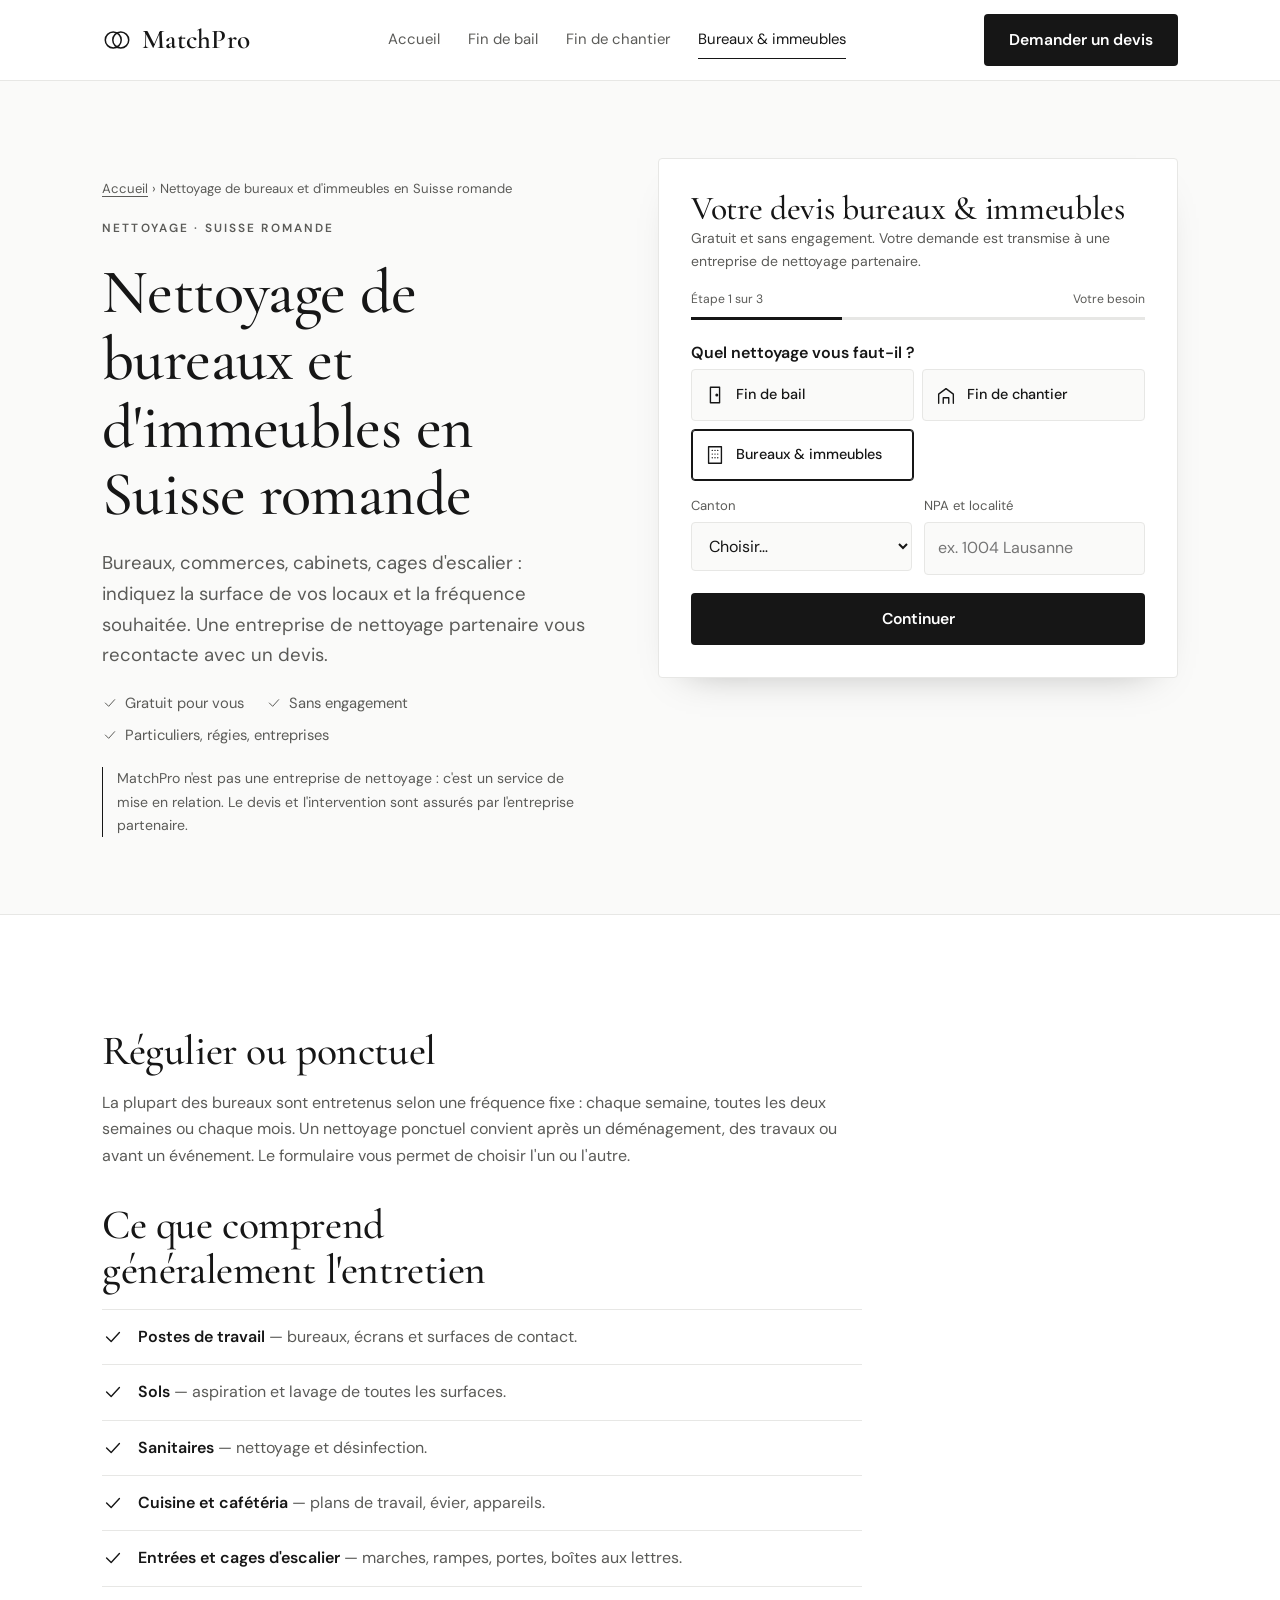
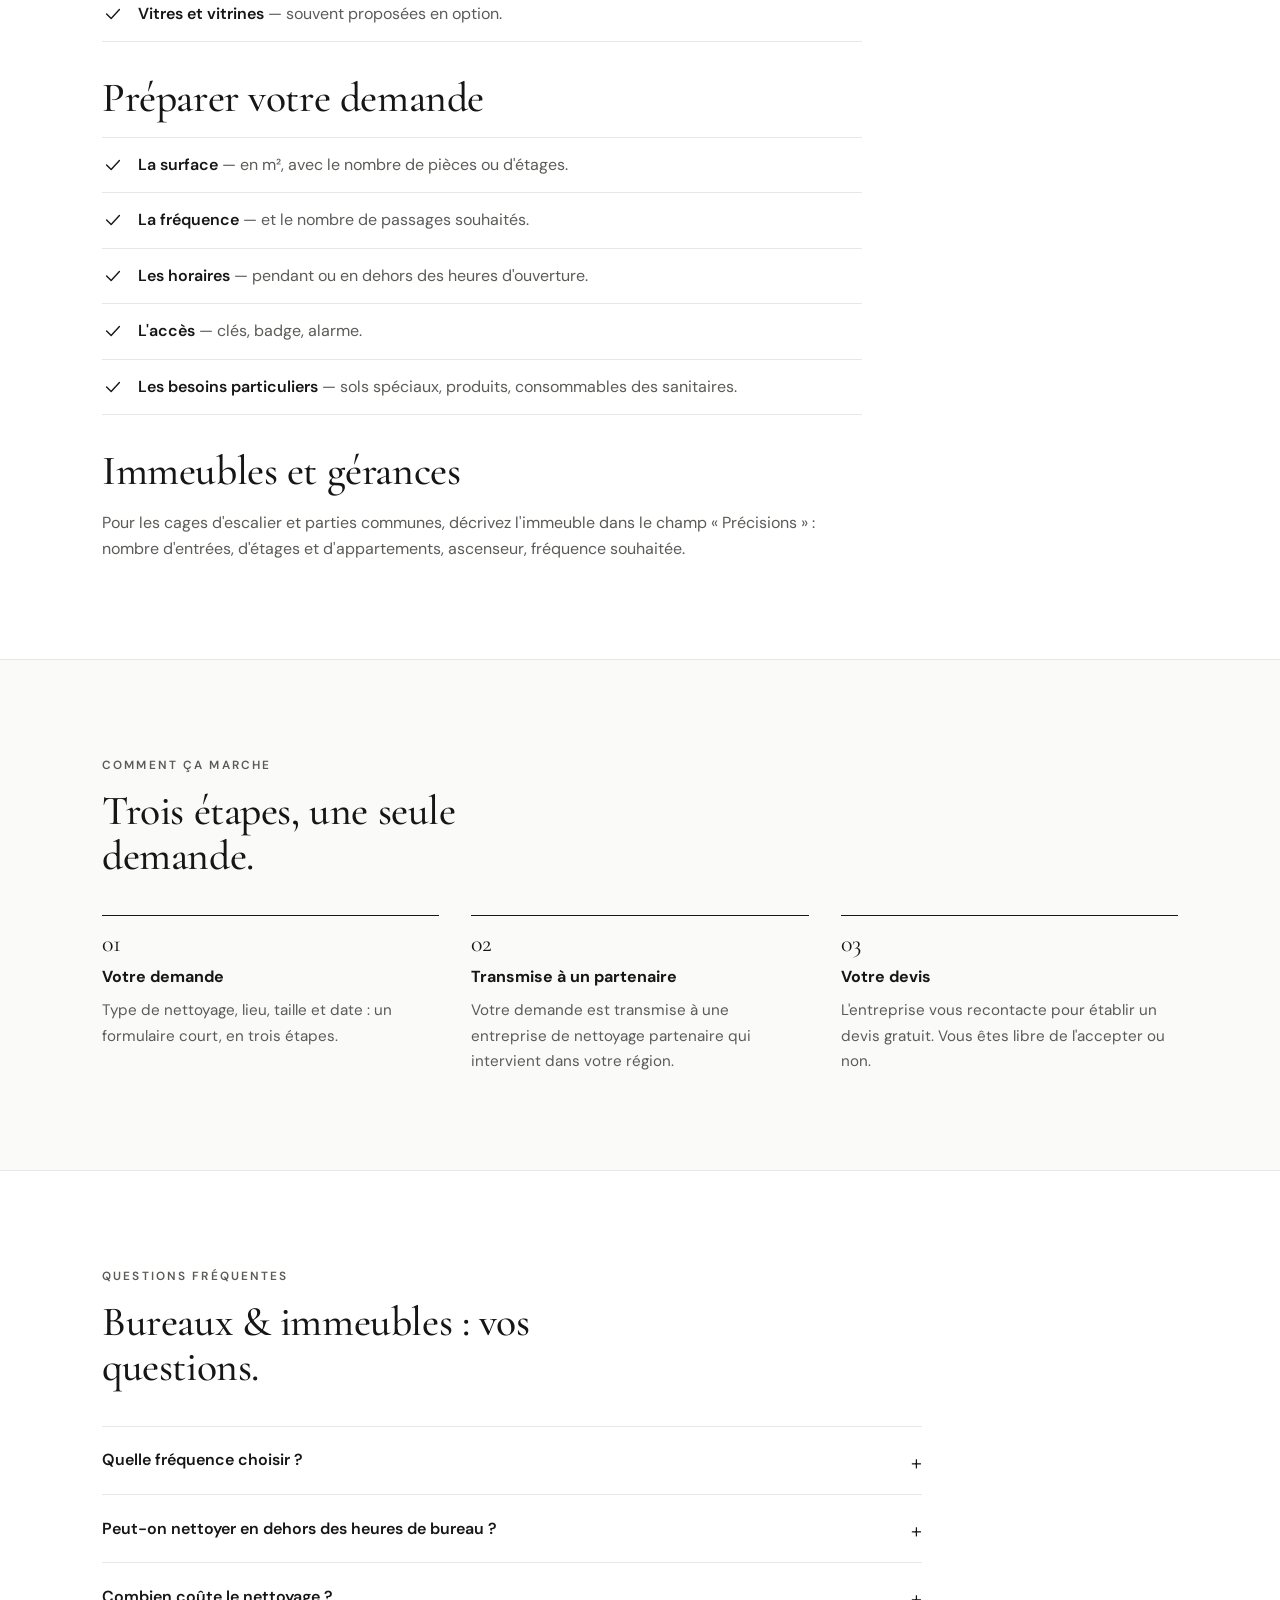
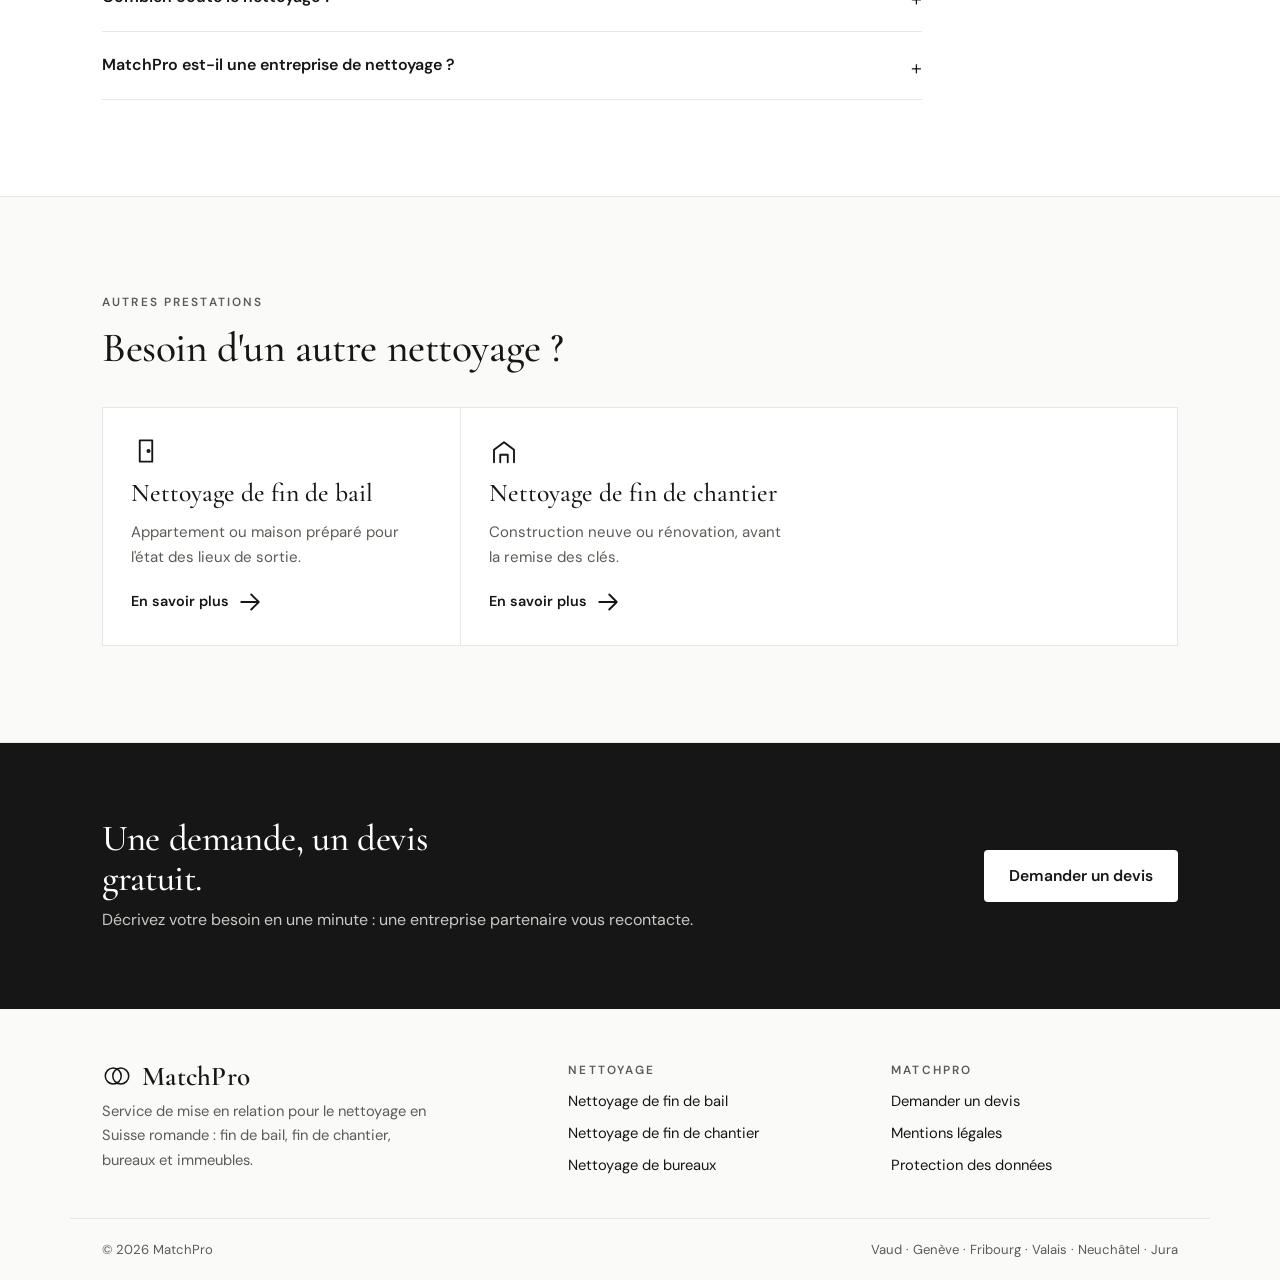
==== site/nettoyage-bureaux/index.html @ 4e83b018 "Remplace l'ancienne copie du site ERGIA par le site MatchPro Site de mise en relation pour le nettoy" ====
<!DOCTYPE html>
<html lang="fr-CH">
<head>
<meta charset="utf-8">
<meta name="viewport" content="width=device-width, initial-scale=1, viewport-fit=cover">
<title>Nettoyage de bureaux et d'immeubles en Suisse romande | MatchPro</title>
<meta name="description" content="Nettoyage régulier ou ponctuel de bureaux, commerces et cages d'escalier en Suisse romande. Indiquez la surface et la fréquence souhaitée : devis gratuit et sans engagement.">
<link rel="canonical" href="https://matchpro.ch/nettoyage-bureaux/">
<meta name="theme-color" content="#FFFFFF">
<meta name="color-scheme" content="light">
<!-- Domaine : https://matchpro.ch est provisoire. S'il change, rechercher-remplacer https://matchpro.ch dans tout le dossier site/. -->
<meta property="og:type" content="website">
<meta property="og:site_name" content="MatchPro">
<meta property="og:locale" content="fr_CH">
<meta property="og:title" content="Nettoyage de bureaux et d'immeubles en Suisse romande | MatchPro">
<meta property="og:description" content="Nettoyage régulier ou ponctuel de bureaux, commerces et cages d'escalier en Suisse romande. Indiquez la surface et la fréquence souhaitée : devis gratuit et sans engagement.">
<meta property="og:url" content="https://matchpro.ch/nettoyage-bureaux/">
<meta property="og:image" content="https://matchpro.ch/matchpro-partage.png">
<meta property="og:image:width" content="1200">
<meta property="og:image:height" content="630">
<meta name="twitter:card" content="summary_large_image">
<script type="application/ld+json">
{
 "@context": "https://schema.org",
 "@type": "BreadcrumbList",
 "itemListElement": [
  {
   "@type": "ListItem",
   "position": 1,
   "name": "Accueil",
   "item": "https://matchpro.ch/"
  },
  {
   "@type": "ListItem",
   "position": 2,
   "name": "Nettoyage de bureaux et d'immeubles en Suisse romande",
   "item": "https://matchpro.ch/nettoyage-bureaux/"
  }
 ]
}
</script>
<meta name="format-detection" content="telephone=no">
<link rel="icon" type="image/svg+xml" href="data:image/svg+xml,%3Csvg xmlns='http://www.w3.org/2000/svg' viewBox='0 0 32 32'%3E%3Crect width='32' height='32' rx='6' fill='%23161616'/%3E%3Ccircle cx='12.5' cy='16' r='6.5' fill='none' stroke='white' stroke-width='1.8'/%3E%3Ccircle cx='19.5' cy='16' r='6.5' fill='none' stroke='white' stroke-width='1.8'/%3E%3C/svg%3E">
<link rel="preconnect" href="https://fonts.googleapis.com">
<link rel="preconnect" href="https://fonts.gstatic.com" crossorigin>
<link href="https://fonts.googleapis.com/css2?family=Cormorant+Garamond:wght@500;600&amp;family=DM+Sans:opsz,wght@9..40,400;9..40,500;9..40,600&amp;display=swap" rel="stylesheet">
<link rel="stylesheet" href="../assets/matchpro.css">
</head>
<body>
<div class="demo-banner" id="demoBanner">Mode démo : le formulaire n'est pas branché, les demandes ne sont enregistrées nulle part.</div>
<header class="site-header">
<div class="wrap header-row">
<a class="brand" href="../" aria-label="MatchPro, accueil"><svg class="brand-mark" viewBox="0 0 32 32" aria-hidden="true"><circle cx="12" cy="16" r="8.5"/><circle cx="20" cy="16" r="8.5"/></svg><span class="wordmark">MatchPro</span></a>
<nav class="main-nav" aria-label="Navigation principale">
<a href="../">Accueil</a>
<a href="../nettoyage-fin-de-bail/">Fin de bail</a>
<a href="../nettoyage-fin-de-chantier/">Fin de chantier</a>
<a href="../nettoyage-bureaux/" aria-current="page">Bureaux &amp; immeubles</a>
</nav>
<a class="btn btn-primary header-cta" href="#devis">Demander un devis</a>
<button type="button" class="menu-btn" id="menuBtn" aria-expanded="false" aria-controls="mobileMenu" aria-label="Ouvrir le menu"><svg class="ico" viewBox="0 0 24 24" aria-hidden="true"><path d="M4 7h16M4 12h16M4 17h16"/></svg></button>
</div>
<nav class="mobile-menu" id="mobileMenu" aria-label="Menu mobile">
<a href="../">Accueil</a>
<a href="../nettoyage-fin-de-bail/">Fin de bail</a>
<a href="../nettoyage-fin-de-chantier/">Fin de chantier</a>
<a href="../nettoyage-bureaux/" aria-current="page">Bureaux &amp; immeubles</a>
<a class="btn btn-primary" href="#devis">Demander un devis</a>
</nav>
</header>

<main>
<section class="hero">
<div class="wrap hero-grid">
<div class="hero-copy">
<nav class="crumb" aria-label="Fil d'Ariane"><a href="../">Accueil</a> › <span>Nettoyage de bureaux et d'immeubles en Suisse romande</span></nav>
<span class="eyebrow">Nettoyage · Suisse romande</span>
<h1>Nettoyage de bureaux et d'immeubles en Suisse romande</h1>
<p class="lead">Bureaux, commerces, cabinets, cages d'escalier : indiquez la surface de vos locaux et la fréquence souhaitée. Une entreprise de nettoyage partenaire vous recontacte avec un devis.</p>
<ul class="ticks"><li><svg class="ico ico-sm" viewBox="0 0 24 24" aria-hidden="true"><path d="M5 12l5 5 9-10"/></svg>Gratuit pour vous</li><li><svg class="ico ico-sm" viewBox="0 0 24 24" aria-hidden="true"><path d="M5 12l5 5 9-10"/></svg>Sans engagement</li><li><svg class="ico ico-sm" viewBox="0 0 24 24" aria-hidden="true"><path d="M5 12l5 5 9-10"/></svg>Particuliers, régies, entreprises</li></ul>
<p class="note-line">MatchPro n'est pas une entreprise de nettoyage : c'est un service de mise en relation. Le devis et l'intervention sont assurés par l'entreprise partenaire.</p>
</div>
<div class="form-card" id="devis">
<div id="formPane">
<h2 class="form-title">Votre devis bureaux &amp; immeubles</h2>
<p class="muted small">Gratuit et sans engagement. Votre demande est transmise à une entreprise de nettoyage partenaire.</p>
<div class="progress" aria-hidden="true"><div class="progress-label"><span id="stepLabel">Étape 1 sur 3</span><span id="stepName">Votre besoin</span></div><div class="progress-bar"><span id="progressFill"></span></div></div>
<noscript><p class="noscript-note">Le formulaire a besoin de JavaScript. Activez-le dans votre navigateur pour envoyer votre demande.</p></noscript>
<form id="leadForm" novalidate data-service="bureaux">
<fieldset class="pane" data-step="1">
<legend class="q">Quel nettoyage vous faut-il ?</legend>
<div class="tiles"><div class="tile"><input type="radio" id="s-fin-de-bail" name="service" value="fin-de-bail" required><label for="s-fin-de-bail"><svg class="ico" viewBox="0 0 24 24" aria-hidden="true"><path d="M7 3.5h10v17H7z"/><circle cx="14" cy="12" r=".9"/></svg>Fin de bail</label></div><div class="tile"><input type="radio" id="s-chantier" name="service" value="chantier"><label for="s-chantier"><svg class="ico" viewBox="0 0 24 24" aria-hidden="true"><path d="M4 21V11l8-6 8 6v10"/><path d="M9 21v-6h6v6"/></svg>Fin de chantier</label></div><div class="tile"><input type="radio" id="s-bureaux" name="service" value="bureaux"><label for="s-bureaux"><svg class="ico" viewBox="0 0 24 24" aria-hidden="true"><rect x="5" y="3" width="14" height="18"/><path d="M9 7h.01M12 7h.01M15 7h.01M9 11h.01M12 11h.01M15 11h.01M9 15h.01M12 15h.01M15 15h.01"/></svg>Bureaux &amp; immeubles</label></div></div>
<div class="row-2">
<div class="field"><label for="canton">Canton</label><select id="canton" name="canton" required><option value="" disabled selected>Choisir…</option><option value="VD">Vaud</option><option value="GE">Genève</option><option value="FR">Fribourg</option><option value="VS">Valais</option><option value="NE">Neuchâtel</option><option value="JU">Jura</option></select></div>
<div class="field"><label for="localite">NPA et localité</label><input type="text" id="localite" name="localite" placeholder="ex. 1004 Lausanne" autocomplete="postal-code" required></div>
</div>
<div class="nav-btns"><button type="button" class="btn btn-primary" data-next>Continuer</button></div>
</fieldset>
<fieldset class="pane" data-step="2" hidden>
<legend class="q">Quelques détails pour un devis juste</legend>
<div id="detailFields" class="stack"></div>
<div class="field"><span class="field-label">Vous êtes</span>
<div class="tiles">
<div class="tile"><input type="radio" id="p1" name="profil" value="particulier" required><label for="p1">Particulier</label></div>
<div class="tile"><input type="radio" id="p2" name="profil" value="regie"><label for="p2">Régie / gérance</label></div>
<div class="tile"><input type="radio" id="p3" name="profil" value="entreprise"><label for="p3">Entreprise / commerce</label></div>
<div class="tile"><input type="radio" id="p4" name="profil" value="pro-batiment"><label for="p4">Architecte / entrepreneur</label></div>
</div></div>
<div class="field"><label for="commentaire">Précisions <span class="muted">(facultatif)</span></label><textarea id="commentaire" name="commentaire" placeholder="Accès, étage, état des lieux, type de sol…"></textarea></div>
<div class="nav-btns"><button type="button" class="btn btn-outline" data-prev>Retour</button><button type="button" class="btn btn-primary" data-next>Continuer</button></div>
</fieldset>
<fieldset class="pane" data-step="3" hidden>
<legend class="q">Où l'entreprise peut-elle vous joindre ?</legend>
<div class="field"><label for="nom">Prénom et nom</label><input type="text" id="nom" name="nom" autocomplete="name" required></div>
<div class="field"><label for="tel">Téléphone</label><input type="tel" id="tel" name="tel" placeholder="079 000 00 00" autocomplete="tel" inputmode="tel" required></div>
<div class="field"><label for="email">E-mail <span class="muted">(facultatif)</span></label><input type="email" id="email" name="email" autocomplete="email"></div>
<div class="hp" aria-hidden="true"><label for="website">Ne pas remplir</label><input type="text" id="website" name="website" tabindex="-1" autocomplete="off"></div>
<label class="consent"><input type="checkbox" id="consent" name="consent" value="oui" required><span>J'accepte que MatchPro transmette ma demande et mes coordonnées à une entreprise de nettoyage partenaire, uniquement pour établir un devis. <a href="../mentions-legales/" target="_blank" rel="noopener">Protection des données</a></span></label>
<div class="form-error" id="formError"></div>
<div class="nav-btns"><button type="button" class="btn btn-outline" data-prev>Retour</button><button type="submit" class="btn btn-primary" id="submitBtn">Recevoir mon devis</button></div>
</fieldset>
</form>
</div>
<div class="success" id="successPane" role="status" aria-live="polite">
<div class="success-check">✓</div>
<h2 class="form-title">Demande bien reçue</h2>
<p class="muted" id="successText">Votre demande est transmise à une entreprise de nettoyage partenaire.</p>
<ol><li>Gardez votre téléphone à portée : l'entreprise vous appelle pour préciser votre besoin.</li><li>Préparez 2 à 3 photos des lieux : elles permettent souvent un devis sans visite.</li><li>Le devis est gratuit, vous êtes libre de ne pas donner suite.</li></ol>
</div>
</div>
</div>
</section>

<section class="sec">
<div class="wrap stack-lg">
<div class="prose">
<h2>Régulier ou ponctuel</h2>
<p>La plupart des bureaux sont entretenus selon une fréquence fixe : chaque semaine, toutes les deux semaines ou chaque mois. Un nettoyage ponctuel convient après un déménagement, des travaux ou avant un événement. Le formulaire vous permet de choisir l'un ou l'autre.</p>
<h2>Ce que comprend généralement l'entretien</h2>
<ul class="list"><li><svg class="ico" viewBox="0 0 24 24" aria-hidden="true"><path d="M5 12l5 5 9-10"/></svg><span><strong>Postes de travail</strong> — bureaux, écrans et surfaces de contact.</span></li><li><svg class="ico" viewBox="0 0 24 24" aria-hidden="true"><path d="M5 12l5 5 9-10"/></svg><span><strong>Sols</strong> — aspiration et lavage de toutes les surfaces.</span></li><li><svg class="ico" viewBox="0 0 24 24" aria-hidden="true"><path d="M5 12l5 5 9-10"/></svg><span><strong>Sanitaires</strong> — nettoyage et désinfection.</span></li><li><svg class="ico" viewBox="0 0 24 24" aria-hidden="true"><path d="M5 12l5 5 9-10"/></svg><span><strong>Cuisine et cafétéria</strong> — plans de travail, évier, appareils.</span></li><li><svg class="ico" viewBox="0 0 24 24" aria-hidden="true"><path d="M5 12l5 5 9-10"/></svg><span><strong>Entrées et cages d'escalier</strong> — marches, rampes, portes, boîtes aux lettres.</span></li><li><svg class="ico" viewBox="0 0 24 24" aria-hidden="true"><path d="M5 12l5 5 9-10"/></svg><span><strong>Vitres et vitrines</strong> — souvent proposées en option.</span></li></ul>
<h2>Préparer votre demande</h2>
<ul class="list"><li><svg class="ico" viewBox="0 0 24 24" aria-hidden="true"><path d="M5 12l5 5 9-10"/></svg><span><strong>La surface</strong> — en m², avec le nombre de pièces ou d'étages.</span></li><li><svg class="ico" viewBox="0 0 24 24" aria-hidden="true"><path d="M5 12l5 5 9-10"/></svg><span><strong>La fréquence</strong> — et le nombre de passages souhaités.</span></li><li><svg class="ico" viewBox="0 0 24 24" aria-hidden="true"><path d="M5 12l5 5 9-10"/></svg><span><strong>Les horaires</strong> — pendant ou en dehors des heures d'ouverture.</span></li><li><svg class="ico" viewBox="0 0 24 24" aria-hidden="true"><path d="M5 12l5 5 9-10"/></svg><span><strong>L'accès</strong> — clés, badge, alarme.</span></li><li><svg class="ico" viewBox="0 0 24 24" aria-hidden="true"><path d="M5 12l5 5 9-10"/></svg><span><strong>Les besoins particuliers</strong> — sols spéciaux, produits, consommables des sanitaires.</span></li></ul>
<h2>Immeubles et gérances</h2>
<p>Pour les cages d'escalier et parties communes, décrivez l'immeuble dans le champ « Précisions » : nombre d'entrées, d'étages et d'appartements, ascenseur, fréquence souhaitée.</p>
</div>
</div>
</section>

<section class="sec alt">
<div class="wrap stack-lg">
<div class="stack"><span class="eyebrow">Comment ça marche</span><h2>Trois étapes, une seule demande.</h2></div>
<ol class="steps">
<li><strong>Votre demande</strong><span>Type de nettoyage, lieu, taille et date : un formulaire court, en trois étapes.</span></li>
<li><strong>Transmise à un partenaire</strong><span>Votre demande est transmise à une entreprise de nettoyage partenaire qui intervient dans votre région.</span></li>
<li><strong>Votre devis</strong><span>L'entreprise vous recontacte pour établir un devis gratuit. Vous êtes libre de l'accepter ou non.</span></li>
</ol>
</div>
</section>

<section class="sec" id="faq">
<div class="wrap stack-lg">
<div class="stack"><span class="eyebrow">Questions fréquentes</span><h2>Bureaux &amp; immeubles : vos questions.</h2></div>
<div class="faq"><details><summary>Quelle fréquence choisir ?</summary><p>Elle dépend du nombre de personnes et du passage dans vos locaux. Indiquez vos habitudes : l'entreprise vous conseillera dans son devis.</p></details><details><summary>Peut-on nettoyer en dehors des heures de bureau ?</summary><p>Indiquez vos horaires souhaités dans la demande : l'entreprise vous dira ce qui est possible.</p></details><details><summary>Combien coûte le nettoyage ?</summary><p>Le prix dépend de la surface, de l'état des lieux, de la fréquence et des options (vitres, stores, balcon, cave). Il est fixé par l'entreprise partenaire dans un devis gratuit, que vous êtes libre de refuser.</p></details><details><summary>MatchPro est-il une entreprise de nettoyage ?</summary><p>Non. MatchPro est un service de mise en relation : nous transmettons votre demande à une entreprise de nettoyage partenaire, qui établit le devis et réalise l'intervention.</p></details></div>
</div>
</section>

<section class="sec alt">
<div class="wrap stack-lg">
<div class="stack"><span class="eyebrow">Autres prestations</span><h2>Besoin d'un autre nettoyage ?</h2></div>
<div class="svc-grid" data-cols="2"><a class="svc-card" href="../nettoyage-fin-de-bail/"><svg class="ico" viewBox="0 0 24 24" aria-hidden="true"><path d="M7 3.5h10v17H7z"/><circle cx="14" cy="12" r=".9"/></svg><strong>Nettoyage de fin de bail</strong><span>Appartement ou maison préparé pour l'état des lieux de sortie.</span><em>En savoir plus <svg class="ico ico-sm" viewBox="0 0 24 24" aria-hidden="true"><path d="M5 12h14M13 6l6 6-6 6"/></svg></em></a><a class="svc-card" href="../nettoyage-fin-de-chantier/"><svg class="ico" viewBox="0 0 24 24" aria-hidden="true"><path d="M4 21V11l8-6 8 6v10"/><path d="M9 21v-6h6v6"/></svg><strong>Nettoyage de fin de chantier</strong><span>Construction neuve ou rénovation, avant la remise des clés.</span><em>En savoir plus <svg class="ico ico-sm" viewBox="0 0 24 24" aria-hidden="true"><path d="M5 12h14M13 6l6 6-6 6"/></svg></em></a></div>
</div>
</section>
</main>

<section class="cta-band">
<div class="wrap cta-row">
<div><h2>Une demande, un devis gratuit.</h2><p>Décrivez votre besoin en une minute : une entreprise partenaire vous recontacte.</p></div>
<a class="btn" href="#devis">Demander un devis</a>
</div>
</section>

<footer class="site-footer">
<div class="wrap foot-grid">
<div class="foot-col"><a class="brand" href="../"><svg class="brand-mark" viewBox="0 0 32 32" aria-hidden="true"><circle cx="12" cy="16" r="8.5"/><circle cx="20" cy="16" r="8.5"/></svg><span class="wordmark">MatchPro</span></a><p>Service de mise en relation pour le nettoyage en Suisse romande : fin de bail, fin de chantier, bureaux et immeubles.</p></div>
<div class="foot-col"><strong>Nettoyage</strong><a href="../nettoyage-fin-de-bail/">Nettoyage de fin de bail</a><a href="../nettoyage-fin-de-chantier/">Nettoyage de fin de chantier</a><a href="../nettoyage-bureaux/">Nettoyage de bureaux</a></div>
<div class="foot-col"><strong>MatchPro</strong><a href="#devis">Demander un devis</a><a href="../mentions-legales/">Mentions légales</a><a href="../mentions-legales/#donnees">Protection des données</a></div>
</div>
<div class="wrap foot-bottom"><span>© <span id="year">2026</span> MatchPro</span><span>Vaud · Genève · Fribourg · Valais · Neuchâtel · Jura</span></div>
</footer>

<div class="mobile-bar" id="mobileBar"><a class="btn btn-primary" href="#devis">Demander un devis gratuit</a></div>

<script src="../assets/matchpro.js"></script>
</body>
</html>
---- site/assets/matchpro.css ----
/* Styles communs à toutes les pages MatchPro.
   Style sobre : blanc, gris très clair, filets fins, texte et boutons noirs. Toujours affiché en clair. */
:root {
  color-scheme: light;
  --bg: #FFFFFF; --soft: #FAFAF9; --line: #E7E7E5; --ink: #161616; --ink-soft: #5B5B58; --ink-faint: #8A8A86;
  --warn: #9F3A22; --warn-soft: #F8E7E1; --ok: #2F6B3A;
  --radius: 4px; --wrap: 1140px; --gutter: clamp(18px, 4vw, 32px);
  --serif: 'Cormorant Garamond', Georgia, 'Times New Roman', serif;
  --sans: 'DM Sans', system-ui, -apple-system, sans-serif;
}
* { box-sizing: border-box; }
[hidden] { display: none !important; }
html { scroll-behavior: smooth; scroll-padding-top: 84px; -webkit-text-size-adjust: 100%; -webkit-tap-highlight-color: transparent; }
body { margin: 0; background: var(--bg); color: var(--ink); font-family: var(--sans); font-size: 16px; line-height: 1.65; -webkit-font-smoothing: antialiased; }
h1, h2, h3, p, figure, ul, ol, dl, dd { margin: 0; }
ul, ol { padding: 0; list-style: none; }
a { color: var(--ink); text-underline-offset: 3px; }
svg { max-width: 100%; }
h1, h2 { font-family: var(--serif); font-weight: 500; letter-spacing: -.01em; line-height: 1.08; }
h1 { font-size: clamp(2.3rem, 5.4vw, 3.9rem); }
h2 { font-size: clamp(1.8rem, 3.6vw, 2.6rem); max-width: 24ch; }
h3 { font-size: 1.08rem; font-weight: 600; line-height: 1.35; }
.wrap { width: 100%; max-width: var(--wrap); margin: 0 auto; padding-inline: var(--gutter); }
.stack { display: flex; flex-direction: column; gap: 14px; }
.stack-lg { display: flex; flex-direction: column; gap: 36px; }
.muted { color: var(--ink-soft); }
.small { font-size: .875rem; }
.lead { font-size: clamp(1.04rem, 1.6vw, 1.16rem); color: var(--ink-soft); max-width: 58ch; }
.eyebrow { font-size: .74rem; font-weight: 600; letter-spacing: .18em; text-transform: uppercase; color: var(--ink-soft); }
.ico { width: 22px; height: 22px; flex-shrink: 0; fill: none; stroke: currentColor; stroke-width: 1.5; stroke-linecap: round; stroke-linejoin: round; }
.ico-sm { width: 16px; height: 16px; }

/* Boutons */
.btn { display: inline-flex; align-items: center; justify-content: center; gap: 8px; min-height: 48px; padding: 12px 24px; border-radius: var(--radius); font: inherit; font-size: .98rem; font-weight: 600; text-decoration: none; cursor: pointer; border: 1px solid transparent; transition: background .15s, border-color .15s, color .15s; white-space: nowrap; }
.btn-primary { background: var(--ink); color: #fff; }
.btn-primary:hover { background: #000; }
.btn-outline { background: transparent; color: var(--ink); border-color: var(--ink); }
.btn-outline:hover { background: var(--soft); }
.btn:focus-visible, a:focus-visible, button:focus-visible, summary:focus-visible { outline: 2px solid var(--ink); outline-offset: 3px; }
.btn:disabled { opacity: .6; cursor: default; }

.demo-banner { display: none; background: var(--warn); color: #fff; font-size: .82rem; text-align: center; padding: 6px 12px; }
.demo-banner.show { display: block; }

/* En-tête */
.site-header { position: sticky; top: 0; z-index: 40; background: rgba(255,255,255,.96); backdrop-filter: blur(8px); -webkit-backdrop-filter: blur(8px); border-bottom: 1px solid var(--line); }
.header-row { display: flex; align-items: center; justify-content: space-between; gap: 20px; padding-block: 14px; }
.brand { display: inline-flex; align-items: center; gap: 10px; text-decoration: none; color: var(--ink); }
.brand-mark { width: 30px; height: 30px; }
.wordmark { font-family: var(--serif); font-size: 1.7rem; font-weight: 600; letter-spacing: .01em; line-height: 1; }
.main-nav { display: flex; align-items: center; gap: 28px; }
.main-nav a { font-size: .93rem; color: var(--ink-soft); text-decoration: none; padding: 6px 0; border-bottom: 1px solid transparent; }
.main-nav a:hover { color: var(--ink); }
.main-nav a[aria-current="page"] { color: var(--ink); border-bottom-color: var(--ink); }
.menu-btn { display: none; width: 46px; height: 46px; border: 1px solid var(--line); border-radius: var(--radius); background: #fff; color: var(--ink); align-items: center; justify-content: center; cursor: pointer; }
.mobile-menu { display: none; }
@media (max-width: 920px) {
  .main-nav, .header-cta { display: none; }
  .menu-btn { display: inline-flex; }
  .mobile-menu.open { display: flex; flex-direction: column; padding: 6px var(--gutter) 18px; border-top: 1px solid var(--line); }
  .mobile-menu a { padding: 13px 2px; text-decoration: none; border-bottom: 1px solid var(--line); }
  .mobile-menu a[aria-current="page"] { font-weight: 600; }
  .mobile-menu .btn { margin-top: 14px; border-bottom: 0; }
}

/* Haut de page : texte à gauche, formulaire à droite (dessous sur mobile) */
.hero { background: var(--soft); border-bottom: 1px solid var(--line); }
.hero-grid { display: grid; grid-template-columns: minmax(0, 1fr) minmax(0, 520px); gap: clamp(28px, 5vw, 64px); align-items: start; padding-block: clamp(36px, 6vw, 80px); }
@media (max-width: 920px) { .hero-grid { grid-template-columns: minmax(0, 1fr); } }
.hero-copy { display: flex; flex-direction: column; gap: 20px; padding-top: clamp(0px, 2vw, 20px); }
.crumb { font-size: .82rem; color: var(--ink-soft); }
.crumb a { color: var(--ink-soft); }
.ticks { display: flex; flex-wrap: wrap; gap: 8px 22px; font-size: .92rem; color: var(--ink-soft); }
.ticks li { display: flex; align-items: center; gap: 7px; }
.note-line { font-size: .88rem; color: var(--ink-soft); border-left: 1px solid var(--ink); padding-left: 14px; max-width: 52ch; }

/* Sections */
.sec { padding-block: clamp(56px, 8vw, 96px); border-bottom: 1px solid var(--line); }
.sec.alt { background: var(--soft); }
.prose { display: flex; flex-direction: column; gap: 16px; max-width: 760px; }
.prose p, .prose li { color: var(--ink-soft); }
.prose h2 { margin-top: 18px; }
.prose h3 { margin-top: 8px; color: var(--ink); }
.prose strong { color: var(--ink); font-weight: 600; }
.list { display: flex; flex-direction: column; border-top: 1px solid var(--line); }
.list li { display: flex; gap: 14px; padding: 14px 0; border-bottom: 1px solid var(--line); color: var(--ink-soft); }
.list li .ico { margin-top: 2px; color: var(--ink); }
.list li strong { color: var(--ink); font-weight: 600; }
.cols-2 { display: grid; grid-template-columns: repeat(2, minmax(0, 1fr)); gap: 0 40px; }
@media (max-width: 760px) { .cols-2 { grid-template-columns: minmax(0, 1fr); } }

.svc-grid { display: grid; grid-template-columns: repeat(3, minmax(0, 1fr)); border: 1px solid var(--line); background: #fff; }
@media (max-width: 860px) { .svc-grid { grid-template-columns: minmax(0, 1fr); } }
.svc-card { display: flex; flex-direction: column; gap: 12px; padding: 28px; text-decoration: none; color: var(--ink); border-right: 1px solid var(--line); transition: background .15s; }
.svc-card:last-child { border-right: 0; }
@media (max-width: 860px) { .svc-card { border-right: 0; border-bottom: 1px solid var(--line); } .svc-card:last-child { border-bottom: 0; } }
.svc-card:hover { background: var(--soft); }
.svc-card .ico { width: 30px; height: 30px; }
.svc-card strong { font-family: var(--serif); font-size: 1.6rem; font-weight: 500; line-height: 1.15; }
.svc-card span { color: var(--ink-soft); font-size: .94rem; }
.svc-card em { font-style: normal; font-weight: 600; font-size: .9rem; margin-top: auto; padding-top: 6px; display: inline-flex; gap: 6px; align-items: center; }

.steps { display: grid; grid-template-columns: repeat(3, minmax(0, 1fr)); gap: 32px; counter-reset: step; }
@media (max-width: 800px) { .steps { grid-template-columns: minmax(0, 1fr); gap: 22px; } }
.steps li { display: flex; flex-direction: column; gap: 8px; padding-top: 16px; border-top: 1px solid var(--ink); }
.steps li::before { counter-increment: step; content: "0" counter(step); font-family: var(--serif); font-size: 1.5rem; line-height: 1; }
.steps span { color: var(--ink-soft); font-size: .95rem; }

.faq { max-width: 820px; border-top: 1px solid var(--line); }
.faq details { border-bottom: 1px solid var(--line); padding: 20px 0; }
.faq summary { cursor: pointer; list-style: none; display: flex; justify-content: space-between; align-items: center; gap: 20px; font-weight: 600; }
.faq summary::-webkit-details-marker { display: none; }
.faq summary::after { content: "+"; flex-shrink: 0; font-family: var(--serif); font-size: 1.7rem; line-height: 1; transition: transform .2s; }
.faq details[open] summary::after { transform: rotate(45deg); }
.faq details p { margin-top: 10px; color: var(--ink-soft); max-width: 68ch; }

.cta-band { background: var(--ink); color: #fff; padding-block: clamp(48px, 7vw, 76px); }
.cta-row { display: flex; align-items: center; justify-content: space-between; gap: 24px; flex-wrap: wrap; }
.cta-band h2 { color: #fff; font-size: clamp(1.7rem, 3.2vw, 2.3rem); }
.cta-band p { color: #C9C9C5; margin-top: 8px; }
.cta-band .btn { background: #fff; color: var(--ink); }
.cta-band .btn:hover { background: var(--soft); }

/* Formulaire */
.form-card { background: #fff; border: 1px solid var(--line); border-radius: var(--radius); padding: clamp(22px, 3vw, 32px); box-shadow: 0 18px 40px -28px rgba(0,0,0,.35); }
.form-title { font-size: clamp(1.7rem, 3vw, 2.1rem); max-width: none; }
.progress { margin-top: 16px; }
.progress-label { display: flex; justify-content: space-between; font-size: .76rem; color: var(--ink-soft); }
.progress-bar { height: 3px; background: var(--line); margin-top: 8px; }
.progress-bar span { display: block; height: 100%; width: 33%; background: var(--ink); transition: width .3s; }
form { margin-top: 20px; }
fieldset.pane { border: 0; margin: 0; padding: 0; display: flex; flex-direction: column; gap: 14px; min-width: 0; }
.q { font-weight: 600; padding: 0; margin-bottom: 2px; }
.field { display: flex; flex-direction: column; gap: 6px; }
.field label, .field-label { font-size: .82rem; color: var(--ink-soft); }
.row-2 { display: grid; grid-template-columns: repeat(2, minmax(0, 1fr)); gap: 12px; }
@media (max-width: 460px) { .row-2 { grid-template-columns: minmax(0, 1fr); } }
input, select, textarea { font: inherit; font-size: 16px; padding: 12px 13px; border: 1px solid var(--line); border-radius: var(--radius); background: var(--soft); color: var(--ink); width: 100%; min-height: 48px; }
textarea { min-height: 84px; resize: vertical; }
input[type="date"] { -webkit-appearance: none; appearance: none; display: block; }
input::-webkit-date-and-time-value { text-align: left; }
input:focus, select:focus, textarea:focus { outline: none; border-color: var(--ink); background: #fff; }
.tiles { display: grid; grid-template-columns: repeat(2, minmax(0, 1fr)); gap: 8px; }
.tile { position: relative; }
.tile input { position: absolute; opacity: 0; width: 1px; height: 1px; min-height: 0; }
.tile label { display: flex; align-items: center; gap: 10px; height: 100%; min-height: 52px; padding: 11px 12px; border: 1px solid var(--line); border-radius: var(--radius); background: var(--soft); font-size: .9rem; font-weight: 500; cursor: pointer; }
.tile label:hover { border-color: var(--ink); }
.tile input:checked + label { border-color: var(--ink); background: #fff; box-shadow: inset 0 0 0 1px var(--ink); }
.tile input:focus-visible + label { outline: 2px solid var(--ink); outline-offset: 2px; }
.addon { display: flex; gap: 12px; align-items: flex-start; padding: 13px 14px; border: 1px solid var(--line); border-radius: var(--radius); background: var(--soft); cursor: pointer; }
.addon input { width: 20px; height: 20px; min-height: 0; flex-shrink: 0; margin: 1px 0 0; padding: 0; accent-color: var(--ink); }
.addon strong { display: block; font-size: .92rem; }
.addon small { display: block; font-size: .8rem; color: var(--ink-soft); }
.nav-btns { display: flex; gap: 10px; margin-top: 4px; }
.nav-btns .btn-primary { flex: 1; }
@media (max-width: 420px) { .nav-btns .btn { padding-inline: 16px; white-space: normal; text-align: center; } }
.consent { display: flex; gap: 10px; align-items: flex-start; font-size: .8rem; color: var(--ink-soft); line-height: 1.5; }
.consent input { width: 20px; height: 20px; min-height: 0; flex-shrink: 0; padding: 0; margin-top: 1px; accent-color: var(--ink); }
.hp { position: absolute; left: -9999px; width: 1px; height: 1px; overflow: hidden; }
.form-error { display: none; font-size: .86rem; color: var(--warn); background: var(--warn-soft); padding: 10px 12px; border-radius: var(--radius); }
.form-error.show { display: block; }
.noscript-note { font-size: .86rem; color: var(--warn); background: var(--warn-soft); padding: 10px 12px; border-radius: var(--radius); margin-top: 14px; }
.success { display: none; }
.success.show { display: block; }
.success-check { width: 48px; height: 48px; border-radius: 50%; border: 1px solid var(--ok); color: var(--ok); display: flex; align-items: center; justify-content: center; font-size: 1.3rem; margin-bottom: 16px; }
.success ol { list-style: decimal; padding-left: 20px; margin-top: 16px; color: var(--ink-soft); display: flex; flex-direction: column; gap: 8px; }

/* Pied de page */
.site-footer { background: var(--soft); padding-top: 52px; font-size: .92rem; }
.foot-grid { display: grid; grid-template-columns: 1.5fr 1fr 1fr; gap: 36px; }
@media (max-width: 760px) { .foot-grid { grid-template-columns: minmax(0, 1fr); gap: 26px; } }
.foot-col { display: flex; flex-direction: column; gap: 8px; }
.foot-col strong { font-size: .74rem; letter-spacing: .18em; text-transform: uppercase; color: var(--ink-soft); font-weight: 600; }
.foot-col a { color: var(--ink); text-decoration: none; }
.foot-col a:hover { text-decoration: underline; }
.site-footer p { color: var(--ink-soft); max-width: 340px; }
.foot-bottom { display: flex; justify-content: space-between; flex-wrap: wrap; gap: 10px; font-size: .82rem; color: var(--ink-soft); border-top: 1px solid var(--line); margin-top: 40px; padding-block: 20px calc(20px + env(safe-area-inset-bottom, 0px)); }
.foot-bottom a { color: var(--ink-soft); }

/* Barre fixe sur mobile */
.mobile-bar { display: none; }
@media (max-width: 700px) {
  .mobile-bar { display: flex; position: fixed; left: 0; right: 0; bottom: 0; z-index: 50; padding: 10px 12px calc(10px + env(safe-area-inset-bottom, 0px)); background: rgba(255,255,255,.96); border-top: 1px solid var(--line); transition: transform .2s; }
  .mobile-bar .btn { flex: 1; }
  .mobile-bar.hide { transform: translateY(110%); }
  .site-footer { padding-bottom: 76px; }
}
@media (prefers-reduced-motion: reduce) { * { transition: none !important; scroll-behavior: auto !important; } }
.brand-mark { fill: none; stroke: currentColor; stroke-width: 1.6; }
.page-head { padding-block: clamp(36px, 6vw, 72px); }
.page-head.tall { padding-block: clamp(56px, 9vw, 120px); }
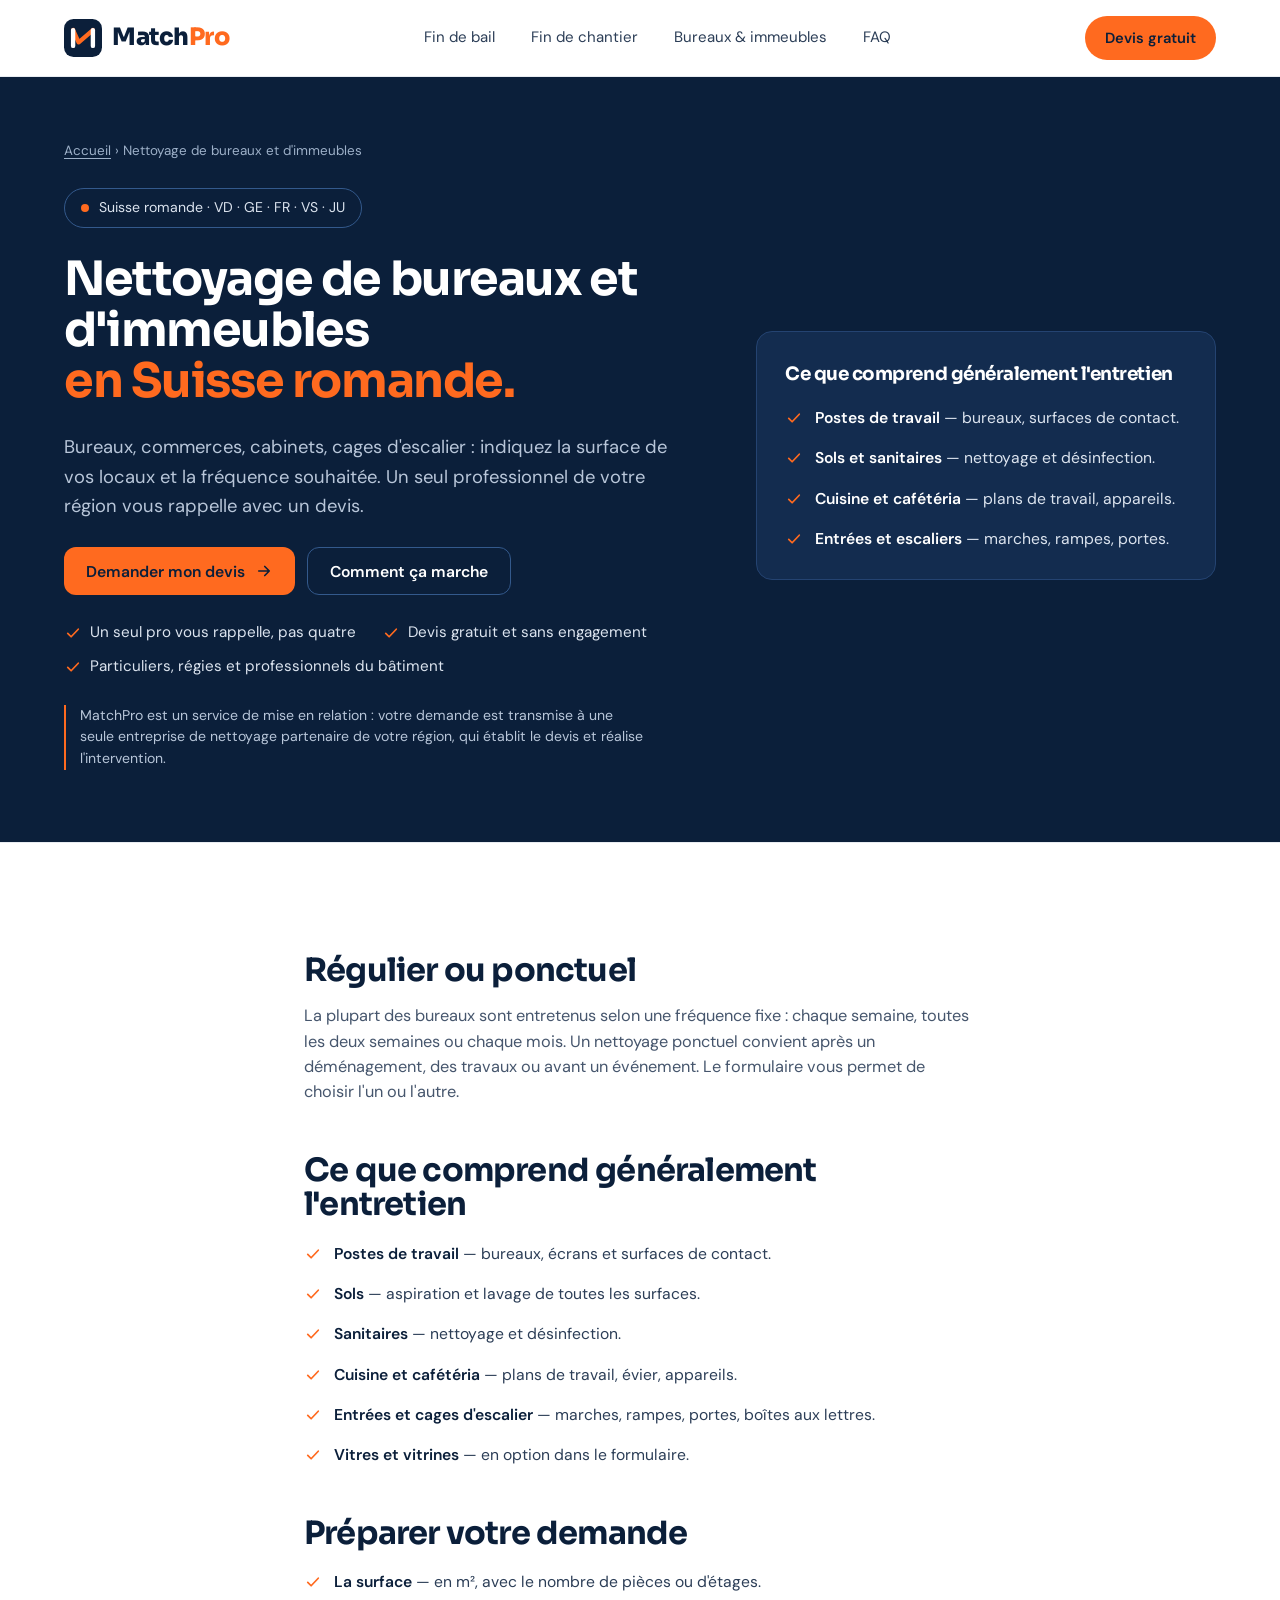
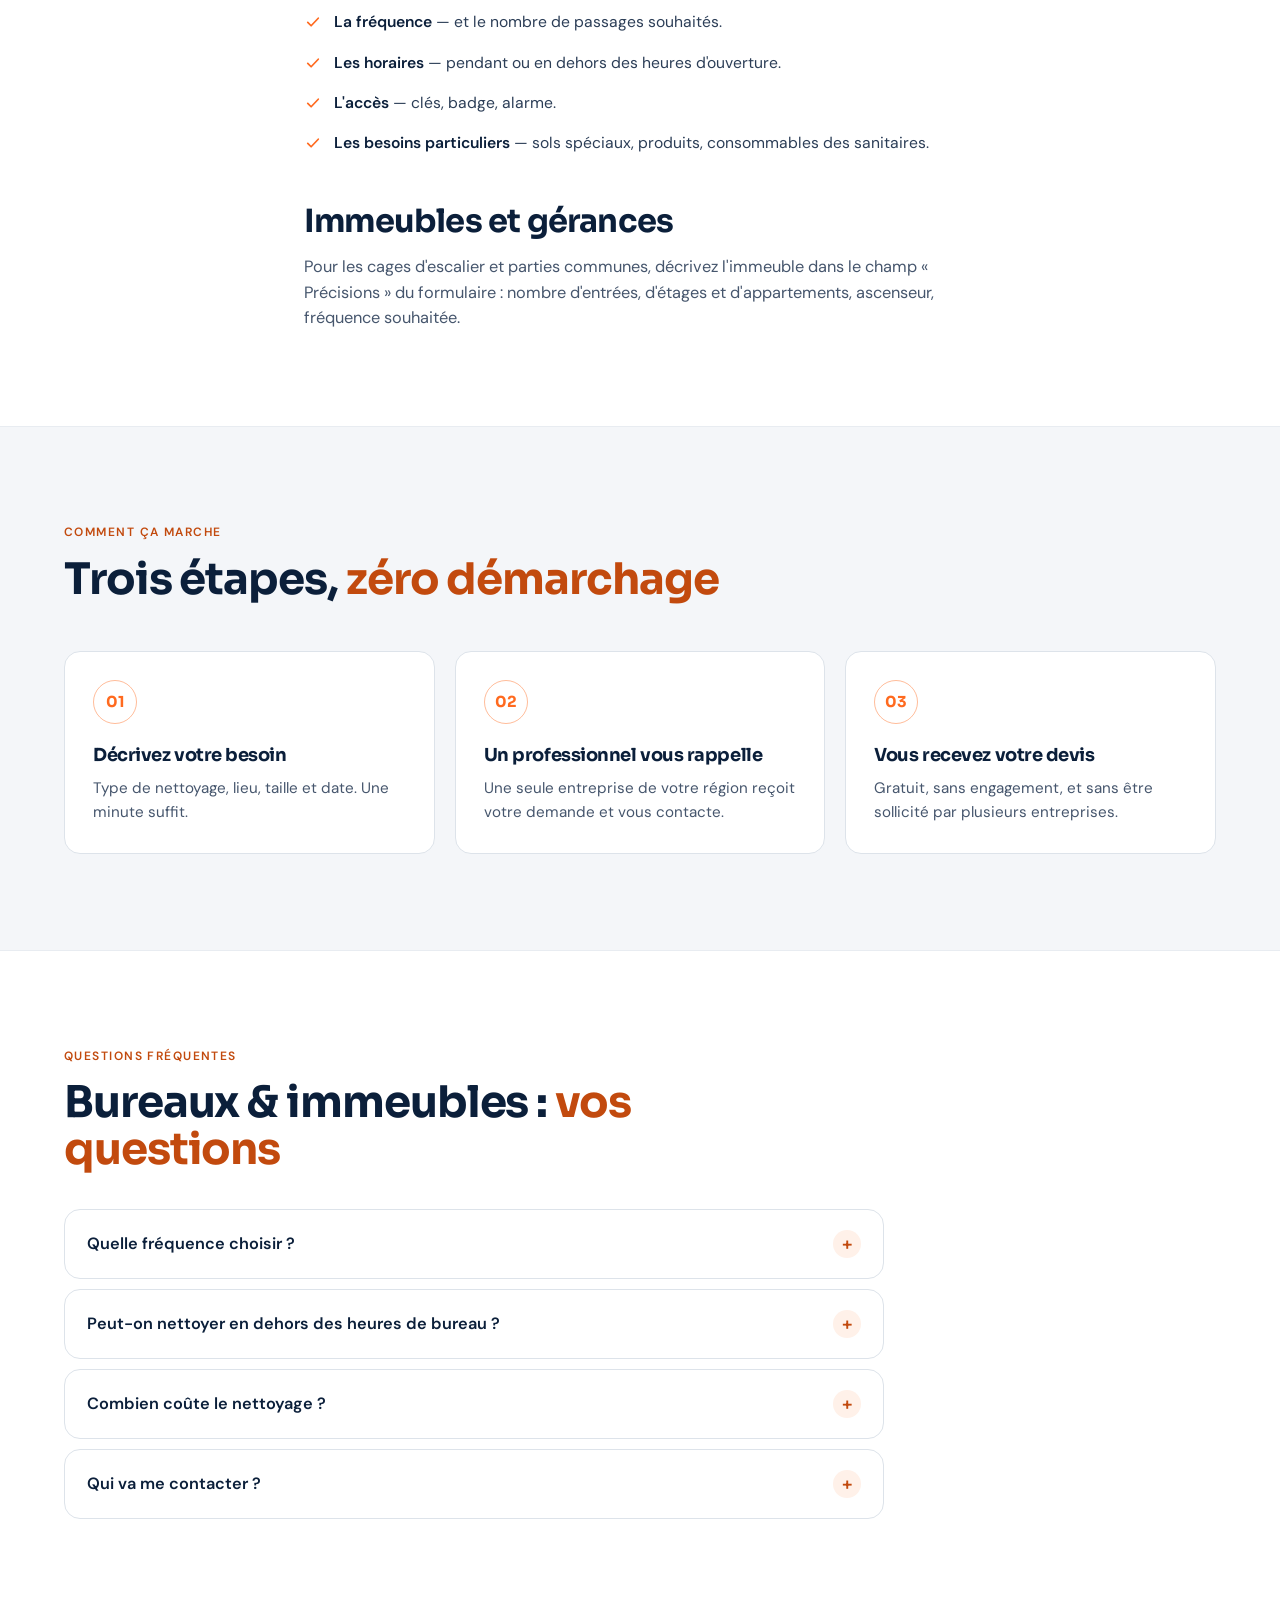
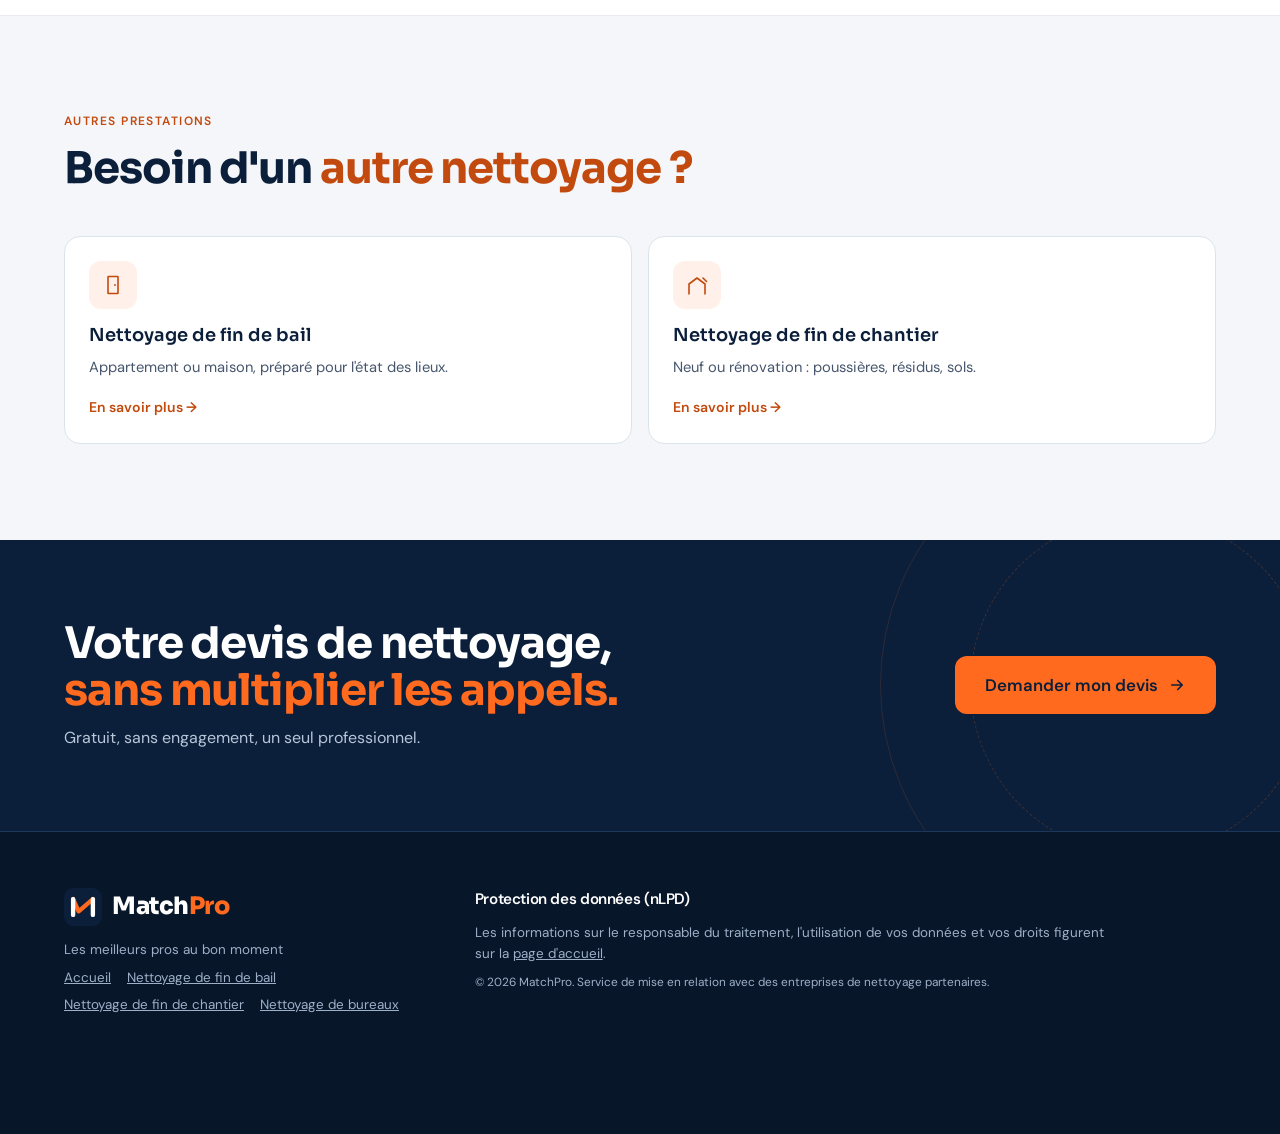
==== commit c07d7189: "Ajoute 3 pages service dans le style de la landing MatchPro Pages fin de bail, fin de chantier et bu" ====
--- a/site/nettoyage-bureaux/index.html
+++ b/site/nettoyage-bureaux/index.html
@@ -1,19 +1,18 @@
 <!DOCTYPE html>
 <html lang="fr-CH">
 <head>
-<meta charset="utf-8">
+<meta charset="UTF-8">
 <meta name="viewport" content="width=device-width, initial-scale=1, viewport-fit=cover">
 <title>Nettoyage de bureaux et d'immeubles en Suisse romande | MatchPro</title>
-<meta name="description" content="Nettoyage régulier ou ponctuel de bureaux, commerces et cages d'escalier en Suisse romande. Indiquez la surface et la fréquence souhaitée : devis gratuit et sans engagement.">
+<meta name="description" content="Nettoyage régulier ou ponctuel de bureaux, commerces et cages d'escalier en Suisse romande. Indiquez la surface et la fréquence : devis gratuit, un seul professionnel vous rappelle.">
+<meta name="theme-color" content="#0B1F3A">
+<!-- Domaine provisoire https://matchpro.ch : s'il change, le remplacer dans toutes les pages, sitemap.xml et robots.txt. -->
 <link rel="canonical" href="https://matchpro.ch/nettoyage-bureaux/">
-<meta name="theme-color" content="#FFFFFF">
-<meta name="color-scheme" content="light">
-<!-- Domaine : https://matchpro.ch est provisoire. S'il change, rechercher-remplacer https://matchpro.ch dans tout le dossier site/. -->
 <meta property="og:type" content="website">
 <meta property="og:site_name" content="MatchPro">
 <meta property="og:locale" content="fr_CH">
 <meta property="og:title" content="Nettoyage de bureaux et d'immeubles en Suisse romande | MatchPro">
-<meta property="og:description" content="Nettoyage régulier ou ponctuel de bureaux, commerces et cages d'escalier en Suisse romande. Indiquez la surface et la fréquence souhaitée : devis gratuit et sans engagement.">
+<meta property="og:description" content="Nettoyage régulier ou ponctuel de bureaux, commerces et cages d'escalier en Suisse romande. Indiquez la surface et la fréquence : devis gratuit, un seul professionnel vous rappelle.">
 <meta property="og:url" content="https://matchpro.ch/nettoyage-bureaux/">
 <meta property="og:image" content="https://matchpro.ch/matchpro-partage.png">
 <meta property="og:image:width" content="1200">
@@ -33,163 +32,144 @@
   {
    "@type": "ListItem",
    "position": 2,
-   "name": "Nettoyage de bureaux et d'immeubles en Suisse romande",
+   "name": "Nettoyage de bureaux et d'immeubles",
    "item": "https://matchpro.ch/nettoyage-bureaux/"
   }
  ]
 }
 </script>
-<meta name="format-detection" content="telephone=no">
-<link rel="icon" type="image/svg+xml" href="data:image/svg+xml,%3Csvg xmlns='http://www.w3.org/2000/svg' viewBox='0 0 32 32'%3E%3Crect width='32' height='32' rx='6' fill='%23161616'/%3E%3Ccircle cx='12.5' cy='16' r='6.5' fill='none' stroke='white' stroke-width='1.8'/%3E%3Ccircle cx='19.5' cy='16' r='6.5' fill='none' stroke='white' stroke-width='1.8'/%3E%3C/svg%3E">
+<link rel="icon" type="image/svg+xml" href="data:image/svg+xml,%3Csvg xmlns='http://www.w3.org/2000/svg' viewBox='0 0 48 48'%3E%3Crect width='48' height='48' rx='12' fill='%230B1F3A'/%3E%3Cpath d='M11.5 14l7 15.5 18-15.5' fill='none' stroke='%23FF6A1F' stroke-width='5.5' stroke-linecap='round' stroke-linejoin='round'/%3E%3Cpath d='M11.5 34V14M36.5 34V14' fill='none' stroke='%23fff' stroke-width='5.5' stroke-linecap='round' stroke-linejoin='round'/%3E%3C/svg%3E">
 <link rel="preconnect" href="https://fonts.googleapis.com">
-<link rel="preconnect" href="https://fonts.gstatic.com" crossorigin>
-<link href="https://fonts.googleapis.com/css2?family=Cormorant+Garamond:wght@500;600&amp;family=DM+Sans:opsz,wght@9..40,400;9..40,500;9..40,600&amp;display=swap" rel="stylesheet">
+<link rel="preconnect" href="https://fonts.gstatic.com" crossorigin="">
+<link href="https://fonts.googleapis.com/css2?family=DM+Sans:opsz,wght@9..40,400;9..40,500;9..40,600&amp;family=Sora:wght@500;600;700;800&amp;display=swap" rel="stylesheet">
 <link rel="stylesheet" href="../assets/matchpro.css">
 </head>
 <body>
-<div class="demo-banner" id="demoBanner">Mode démo : le formulaire n'est pas branché, les demandes ne sont enregistrées nulle part.</div>
-<header class="site-header">
-<div class="wrap header-row">
-<a class="brand" href="../" aria-label="MatchPro, accueil"><svg class="brand-mark" viewBox="0 0 32 32" aria-hidden="true"><circle cx="12" cy="16" r="8.5"/><circle cx="20" cy="16" r="8.5"/></svg><span class="wordmark">MatchPro</span></a>
-<nav class="main-nav" aria-label="Navigation principale">
-<a href="../">Accueil</a>
-<a href="../nettoyage-fin-de-bail/">Fin de bail</a>
-<a href="../nettoyage-fin-de-chantier/">Fin de chantier</a>
-<a href="../nettoyage-bureaux/" aria-current="page">Bureaux &amp; immeubles</a>
-</nav>
-<a class="btn btn-primary header-cta" href="#devis">Demander un devis</a>
-<button type="button" class="menu-btn" id="menuBtn" aria-expanded="false" aria-controls="mobileMenu" aria-label="Ouvrir le menu"><svg class="ico" viewBox="0 0 24 24" aria-hidden="true"><path d="M4 7h16M4 12h16M4 17h16"/></svg></button>
-</div>
-<nav class="mobile-menu" id="mobileMenu" aria-label="Menu mobile">
-<a href="../">Accueil</a>
-<a href="../nettoyage-fin-de-bail/">Fin de bail</a>
-<a href="../nettoyage-fin-de-chantier/">Fin de chantier</a>
-<a href="../nettoyage-bureaux/" aria-current="page">Bureaux &amp; immeubles</a>
-<a class="btn btn-primary" href="#devis">Demander un devis</a>
-</nav>
+
+<svg width="0" height="0" style="position:absolute" aria-hidden="true">
+  <defs>
+    <symbol id="mp-icon" viewBox="0 0 48 48">
+      <rect width="48" height="48" rx="12" fill="#0B1F3A"></rect>
+      <path d="M11.5 14l7 15.5 18-15.5" fill="none" stroke="#FF6A1F" stroke-width="5.5" stroke-linecap="round" stroke-linejoin="round"></path>
+      <path d="M11.5 34V14M36.5 34V14" fill="none" stroke="#fff" stroke-width="5.5" stroke-linecap="round" stroke-linejoin="round"></path>
+    </symbol>
+    <!-- Signe du logo (V orange, jambages blancs) dans un rond bleu nuit, pour les mentions « un seul pro de votre région » -->
+    <symbol id="mp-mark-badge" viewBox="8.5 11 31 26">
+      <path d="M11.5 14l7 15.5 18-15.5" fill="none" stroke="#FF6A1F" stroke-width="5.5" stroke-linecap="round" stroke-linejoin="round"></path>
+      <path d="M11.5 34V14M36.5 34V14" fill="none" stroke="#FFFFFF" stroke-width="5.5" stroke-linecap="round" stroke-linejoin="round"></path>
+    </symbol>
+    <symbol id="pm-check" viewBox="0 0 24 24">
+      <path d="M5 12.5l4.5 4.5L19 7" fill="none" stroke="currentColor" stroke-width="2.3" stroke-linecap="round" stroke-linejoin="round"></path>
+    </symbol>
+    <symbol id="pm-x" viewBox="0 0 24 24">
+      <path d="M7 7l10 10M17 7L7 17" fill="none" stroke="currentColor" stroke-width="2.2" stroke-linecap="round"></path>
+    </symbol>
+    <symbol id="pm-arrow" viewBox="0 0 24 24">
+      <path d="M5 12h14M13 6l6 6-6 6" fill="none" stroke="currentColor" stroke-width="2.2" stroke-linecap="round" stroke-linejoin="round"></path>
+    </symbol>
+  </defs>
+</svg>
+
+<header class="site">
+  <div class="wrap header-row">
+    <a href="../" class="logo" aria-label="MatchPro, accueil">
+      <svg viewBox="0 0 48 48" aria-hidden="true"><use href="#mp-icon"/></svg>
+      <span class="wordmark">Match<b>Pro</b></span>
+    </a>
+    <nav class="nav" aria-label="Navigation principale">
+      <a href="../nettoyage-fin-de-bail/">Fin de bail</a><a href="../nettoyage-fin-de-chantier/">Fin de chantier</a><a href="../nettoyage-bureaux/" aria-current="page">Bureaux &amp; immeubles</a><a href="#faq">FAQ</a>
+    </nav>
+    <div class="header-actions">
+      <a class="btn" href="../?service=bureaux#devis">Devis gratuit</a>
+    </div>
+  </div>
 </header>
 
 <main>
 <section class="hero">
-<div class="wrap hero-grid">
-<div class="hero-copy">
-<nav class="crumb" aria-label="Fil d'Ariane"><a href="../">Accueil</a> › <span>Nettoyage de bureaux et d'immeubles en Suisse romande</span></nav>
-<span class="eyebrow">Nettoyage · Suisse romande</span>
-<h1>Nettoyage de bureaux et d'immeubles en Suisse romande</h1>
-<p class="lead">Bureaux, commerces, cabinets, cages d'escalier : indiquez la surface de vos locaux et la fréquence souhaitée. Une entreprise de nettoyage partenaire vous recontacte avec un devis.</p>
-<ul class="ticks"><li><svg class="ico ico-sm" viewBox="0 0 24 24" aria-hidden="true"><path d="M5 12l5 5 9-10"/></svg>Gratuit pour vous</li><li><svg class="ico ico-sm" viewBox="0 0 24 24" aria-hidden="true"><path d="M5 12l5 5 9-10"/></svg>Sans engagement</li><li><svg class="ico ico-sm" viewBox="0 0 24 24" aria-hidden="true"><path d="M5 12l5 5 9-10"/></svg>Particuliers, régies, entreprises</li></ul>
-<p class="note-line">MatchPro n'est pas une entreprise de nettoyage : c'est un service de mise en relation. Le devis et l'intervention sont assurés par l'entreprise partenaire.</p>
-</div>
-<div class="form-card" id="devis">
-<div id="formPane">
-<h2 class="form-title">Votre devis bureaux &amp; immeubles</h2>
-<p class="muted small">Gratuit et sans engagement. Votre demande est transmise à une entreprise de nettoyage partenaire.</p>
-<div class="progress" aria-hidden="true"><div class="progress-label"><span id="stepLabel">Étape 1 sur 3</span><span id="stepName">Votre besoin</span></div><div class="progress-bar"><span id="progressFill"></span></div></div>
-<noscript><p class="noscript-note">Le formulaire a besoin de JavaScript. Activez-le dans votre navigateur pour envoyer votre demande.</p></noscript>
-<form id="leadForm" novalidate data-service="bureaux">
-<fieldset class="pane" data-step="1">
-<legend class="q">Quel nettoyage vous faut-il ?</legend>
-<div class="tiles"><div class="tile"><input type="radio" id="s-fin-de-bail" name="service" value="fin-de-bail" required><label for="s-fin-de-bail"><svg class="ico" viewBox="0 0 24 24" aria-hidden="true"><path d="M7 3.5h10v17H7z"/><circle cx="14" cy="12" r=".9"/></svg>Fin de bail</label></div><div class="tile"><input type="radio" id="s-chantier" name="service" value="chantier"><label for="s-chantier"><svg class="ico" viewBox="0 0 24 24" aria-hidden="true"><path d="M4 21V11l8-6 8 6v10"/><path d="M9 21v-6h6v6"/></svg>Fin de chantier</label></div><div class="tile"><input type="radio" id="s-bureaux" name="service" value="bureaux"><label for="s-bureaux"><svg class="ico" viewBox="0 0 24 24" aria-hidden="true"><rect x="5" y="3" width="14" height="18"/><path d="M9 7h.01M12 7h.01M15 7h.01M9 11h.01M12 11h.01M15 11h.01M9 15h.01M12 15h.01M15 15h.01"/></svg>Bureaux &amp; immeubles</label></div></div>
-<div class="row-2">
-<div class="field"><label for="canton">Canton</label><select id="canton" name="canton" required><option value="" disabled selected>Choisir…</option><option value="VD">Vaud</option><option value="GE">Genève</option><option value="FR">Fribourg</option><option value="VS">Valais</option><option value="NE">Neuchâtel</option><option value="JU">Jura</option></select></div>
-<div class="field"><label for="localite">NPA et localité</label><input type="text" id="localite" name="localite" placeholder="ex. 1004 Lausanne" autocomplete="postal-code" required></div>
-</div>
-<div class="nav-btns"><button type="button" class="btn btn-primary" data-next>Continuer</button></div>
-</fieldset>
-<fieldset class="pane" data-step="2" hidden>
-<legend class="q">Quelques détails pour un devis juste</legend>
-<div id="detailFields" class="stack"></div>
-<div class="field"><span class="field-label">Vous êtes</span>
-<div class="tiles">
-<div class="tile"><input type="radio" id="p1" name="profil" value="particulier" required><label for="p1">Particulier</label></div>
-<div class="tile"><input type="radio" id="p2" name="profil" value="regie"><label for="p2">Régie / gérance</label></div>
-<div class="tile"><input type="radio" id="p3" name="profil" value="entreprise"><label for="p3">Entreprise / commerce</label></div>
-<div class="tile"><input type="radio" id="p4" name="profil" value="pro-batiment"><label for="p4">Architecte / entrepreneur</label></div>
-</div></div>
-<div class="field"><label for="commentaire">Précisions <span class="muted">(facultatif)</span></label><textarea id="commentaire" name="commentaire" placeholder="Accès, étage, état des lieux, type de sol…"></textarea></div>
-<div class="nav-btns"><button type="button" class="btn btn-outline" data-prev>Retour</button><button type="button" class="btn btn-primary" data-next>Continuer</button></div>
-</fieldset>
-<fieldset class="pane" data-step="3" hidden>
-<legend class="q">Où l'entreprise peut-elle vous joindre ?</legend>
-<div class="field"><label for="nom">Prénom et nom</label><input type="text" id="nom" name="nom" autocomplete="name" required></div>
-<div class="field"><label for="tel">Téléphone</label><input type="tel" id="tel" name="tel" placeholder="079 000 00 00" autocomplete="tel" inputmode="tel" required></div>
-<div class="field"><label for="email">E-mail <span class="muted">(facultatif)</span></label><input type="email" id="email" name="email" autocomplete="email"></div>
-<div class="hp" aria-hidden="true"><label for="website">Ne pas remplir</label><input type="text" id="website" name="website" tabindex="-1" autocomplete="off"></div>
-<label class="consent"><input type="checkbox" id="consent" name="consent" value="oui" required><span>J'accepte que MatchPro transmette ma demande et mes coordonnées à une entreprise de nettoyage partenaire, uniquement pour établir un devis. <a href="../mentions-legales/" target="_blank" rel="noopener">Protection des données</a></span></label>
-<div class="form-error" id="formError"></div>
-<div class="nav-btns"><button type="button" class="btn btn-outline" data-prev>Retour</button><button type="submit" class="btn btn-primary" id="submitBtn">Recevoir mon devis</button></div>
-</fieldset>
-</form>
-</div>
-<div class="success" id="successPane" role="status" aria-live="polite">
-<div class="success-check">✓</div>
-<h2 class="form-title">Demande bien reçue</h2>
-<p class="muted" id="successText">Votre demande est transmise à une entreprise de nettoyage partenaire.</p>
-<ol><li>Gardez votre téléphone à portée : l'entreprise vous appelle pour préciser votre besoin.</li><li>Préparez 2 à 3 photos des lieux : elles permettent souvent un devis sans visite.</li><li>Le devis est gratuit, vous êtes libre de ne pas donner suite.</li></ol>
-</div>
-</div>
-</div>
+  <div class="wrap hero-grid">
+    <div class="hero-copy">
+      <nav class="crumb" aria-label="Fil d'Ariane"><a href="../">Accueil</a> › Nettoyage de bureaux et d'immeubles</nav>
+      <div class="pill"><span class="dot"></span><span><span class="full">Suisse romande · </span>VD · GE · FR · VS · JU</span></div>
+      <h1>Nettoyage de bureaux et d'immeubles <em>en Suisse romande.</em></h1>
+      <p class="hero-lede">Bureaux, commerces, cabinets, cages d'escalier : indiquez la surface de vos locaux et la fréquence souhaitée. Un seul professionnel de votre région vous rappelle avec un devis.</p>
+      <div class="cta-row"><a class="btn" href="../?service=bureaux#devis">Demander mon devis<svg width="18" height="18" aria-hidden="true"><use href="#pm-arrow"/></svg></a><a class="btn ghost" href="#comment">Comment ça marche</a></div>
+      <ul class="check-list"><li><svg width="18" height="18" aria-hidden="true"><use href="#pm-check"/></svg>Un seul pro vous rappelle, pas quatre</li><li><svg width="18" height="18" aria-hidden="true"><use href="#pm-check"/></svg>Devis gratuit et sans engagement</li><li><svg width="18" height="18" aria-hidden="true"><use href="#pm-check"/></svg>Particuliers, régies et professionnels du bâtiment</li></ul>
+      <p class="hero-note">MatchPro est un service de mise en relation : votre demande est transmise à une seule entreprise de nettoyage partenaire de votre région, qui établit le devis et réalise l'intervention.</p>
+    </div>
+    <div class="hero-side">
+      <div class="pro-card"><h2>Ce que comprend généralement l'entretien</h2><ul class="pro-list"><li><svg width="18" height="18" aria-hidden="true"><use href="#pm-check"/></svg><span><strong>Postes de travail</strong> — bureaux, surfaces de contact.</span></li><li><svg width="18" height="18" aria-hidden="true"><use href="#pm-check"/></svg><span><strong>Sols et sanitaires</strong> — nettoyage et désinfection.</span></li><li><svg width="18" height="18" aria-hidden="true"><use href="#pm-check"/></svg><span><strong>Cuisine et cafétéria</strong> — plans de travail, appareils.</span></li><li><svg width="18" height="18" aria-hidden="true"><use href="#pm-check"/></svg><span><strong>Entrées et escaliers</strong> — marches, rampes, portes.</span></li></ul></div>
+    </div>
+  </div>
 </section>
 
-<section class="sec">
-<div class="wrap stack-lg">
-<div class="prose">
+<section class="block">
+  <div class="wrap prose">
 <h2>Régulier ou ponctuel</h2>
 <p>La plupart des bureaux sont entretenus selon une fréquence fixe : chaque semaine, toutes les deux semaines ou chaque mois. Un nettoyage ponctuel convient après un déménagement, des travaux ou avant un événement. Le formulaire vous permet de choisir l'un ou l'autre.</p>
 <h2>Ce que comprend généralement l'entretien</h2>
-<ul class="list"><li><svg class="ico" viewBox="0 0 24 24" aria-hidden="true"><path d="M5 12l5 5 9-10"/></svg><span><strong>Postes de travail</strong> — bureaux, écrans et surfaces de contact.</span></li><li><svg class="ico" viewBox="0 0 24 24" aria-hidden="true"><path d="M5 12l5 5 9-10"/></svg><span><strong>Sols</strong> — aspiration et lavage de toutes les surfaces.</span></li><li><svg class="ico" viewBox="0 0 24 24" aria-hidden="true"><path d="M5 12l5 5 9-10"/></svg><span><strong>Sanitaires</strong> — nettoyage et désinfection.</span></li><li><svg class="ico" viewBox="0 0 24 24" aria-hidden="true"><path d="M5 12l5 5 9-10"/></svg><span><strong>Cuisine et cafétéria</strong> — plans de travail, évier, appareils.</span></li><li><svg class="ico" viewBox="0 0 24 24" aria-hidden="true"><path d="M5 12l5 5 9-10"/></svg><span><strong>Entrées et cages d'escalier</strong> — marches, rampes, portes, boîtes aux lettres.</span></li><li><svg class="ico" viewBox="0 0 24 24" aria-hidden="true"><path d="M5 12l5 5 9-10"/></svg><span><strong>Vitres et vitrines</strong> — souvent proposées en option.</span></li></ul>
+<ul class="pro-list"><li><svg width="18" height="18" aria-hidden="true"><use href="#pm-check"/></svg><span><strong>Postes de travail</strong> — bureaux, écrans et surfaces de contact.</span></li><li><svg width="18" height="18" aria-hidden="true"><use href="#pm-check"/></svg><span><strong>Sols</strong> — aspiration et lavage de toutes les surfaces.</span></li><li><svg width="18" height="18" aria-hidden="true"><use href="#pm-check"/></svg><span><strong>Sanitaires</strong> — nettoyage et désinfection.</span></li><li><svg width="18" height="18" aria-hidden="true"><use href="#pm-check"/></svg><span><strong>Cuisine et cafétéria</strong> — plans de travail, évier, appareils.</span></li><li><svg width="18" height="18" aria-hidden="true"><use href="#pm-check"/></svg><span><strong>Entrées et cages d'escalier</strong> — marches, rampes, portes, boîtes aux lettres.</span></li><li><svg width="18" height="18" aria-hidden="true"><use href="#pm-check"/></svg><span><strong>Vitres et vitrines</strong> — en option dans le formulaire.</span></li></ul>
 <h2>Préparer votre demande</h2>
-<ul class="list"><li><svg class="ico" viewBox="0 0 24 24" aria-hidden="true"><path d="M5 12l5 5 9-10"/></svg><span><strong>La surface</strong> — en m², avec le nombre de pièces ou d'étages.</span></li><li><svg class="ico" viewBox="0 0 24 24" aria-hidden="true"><path d="M5 12l5 5 9-10"/></svg><span><strong>La fréquence</strong> — et le nombre de passages souhaités.</span></li><li><svg class="ico" viewBox="0 0 24 24" aria-hidden="true"><path d="M5 12l5 5 9-10"/></svg><span><strong>Les horaires</strong> — pendant ou en dehors des heures d'ouverture.</span></li><li><svg class="ico" viewBox="0 0 24 24" aria-hidden="true"><path d="M5 12l5 5 9-10"/></svg><span><strong>L'accès</strong> — clés, badge, alarme.</span></li><li><svg class="ico" viewBox="0 0 24 24" aria-hidden="true"><path d="M5 12l5 5 9-10"/></svg><span><strong>Les besoins particuliers</strong> — sols spéciaux, produits, consommables des sanitaires.</span></li></ul>
+<ul class="pro-list"><li><svg width="18" height="18" aria-hidden="true"><use href="#pm-check"/></svg><span><strong>La surface</strong> — en m², avec le nombre de pièces ou d'étages.</span></li><li><svg width="18" height="18" aria-hidden="true"><use href="#pm-check"/></svg><span><strong>La fréquence</strong> — et le nombre de passages souhaités.</span></li><li><svg width="18" height="18" aria-hidden="true"><use href="#pm-check"/></svg><span><strong>Les horaires</strong> — pendant ou en dehors des heures d'ouverture.</span></li><li><svg width="18" height="18" aria-hidden="true"><use href="#pm-check"/></svg><span><strong>L'accès</strong> — clés, badge, alarme.</span></li><li><svg width="18" height="18" aria-hidden="true"><use href="#pm-check"/></svg><span><strong>Les besoins particuliers</strong> — sols spéciaux, produits, consommables des sanitaires.</span></li></ul>
 <h2>Immeubles et gérances</h2>
-<p>Pour les cages d'escalier et parties communes, décrivez l'immeuble dans le champ « Précisions » : nombre d'entrées, d'étages et d'appartements, ascenseur, fréquence souhaitée.</p>
-</div>
-</div>
+<p>Pour les cages d'escalier et parties communes, décrivez l'immeuble dans le champ « Précisions » du formulaire : nombre d'entrées, d'étages et d'appartements, ascenseur, fréquence souhaitée.</p>
+  </div>
 </section>
 
-<section class="sec alt">
-<div class="wrap stack-lg">
-<div class="stack"><span class="eyebrow">Comment ça marche</span><h2>Trois étapes, une seule demande.</h2></div>
-<ol class="steps">
-<li><strong>Votre demande</strong><span>Type de nettoyage, lieu, taille et date : un formulaire court, en trois étapes.</span></li>
-<li><strong>Transmise à un partenaire</strong><span>Votre demande est transmise à une entreprise de nettoyage partenaire qui intervient dans votre région.</span></li>
-<li><strong>Votre devis</strong><span>L'entreprise vous recontacte pour établir un devis gratuit. Vous êtes libre de l'accepter ou non.</span></li>
-</ol>
-</div>
+<section class="block alt" id="comment">
+  <div class="wrap">
+    <div class="eyebrow">Comment ça marche</div>
+    <h2>Trois étapes, <em>zéro démarchage</em></h2>
+    <div class="steps-grid">
+      <div class="step"><div class="num">01</div><h3>Décrivez votre besoin</h3><p>Type de nettoyage, lieu, taille et date. Une minute suffit.</p></div>
+      <div class="step"><div class="num">02</div><h3>Un professionnel vous rappelle</h3><p>Une seule entreprise de votre région reçoit votre demande et vous contacte.</p></div>
+      <div class="step"><div class="num">03</div><h3>Vous recevez votre devis</h3><p>Gratuit, sans engagement, et sans être sollicité par plusieurs entreprises.</p></div>
+    </div>
+  </div>
 </section>
 
-<section class="sec" id="faq">
-<div class="wrap stack-lg">
-<div class="stack"><span class="eyebrow">Questions fréquentes</span><h2>Bureaux &amp; immeubles : vos questions.</h2></div>
-<div class="faq"><details><summary>Quelle fréquence choisir ?</summary><p>Elle dépend du nombre de personnes et du passage dans vos locaux. Indiquez vos habitudes : l'entreprise vous conseillera dans son devis.</p></details><details><summary>Peut-on nettoyer en dehors des heures de bureau ?</summary><p>Indiquez vos horaires souhaités dans la demande : l'entreprise vous dira ce qui est possible.</p></details><details><summary>Combien coûte le nettoyage ?</summary><p>Le prix dépend de la surface, de l'état des lieux, de la fréquence et des options (vitres, stores, balcon, cave). Il est fixé par l'entreprise partenaire dans un devis gratuit, que vous êtes libre de refuser.</p></details><details><summary>MatchPro est-il une entreprise de nettoyage ?</summary><p>Non. MatchPro est un service de mise en relation : nous transmettons votre demande à une entreprise de nettoyage partenaire, qui établit le devis et réalise l'intervention.</p></details></div>
-</div>
+<section class="block" id="faq">
+  <div class="wrap">
+    <div class="eyebrow">Questions fréquentes</div>
+    <h2>Bureaux &amp; immeubles : <em>vos questions</em></h2>
+    <div class="faq"><details><summary>Quelle fréquence choisir ?</summary><p>Elle dépend du nombre de personnes et du passage dans vos locaux. Indiquez vos habitudes : le professionnel vous conseillera dans son devis.</p></details><details><summary>Peut-on nettoyer en dehors des heures de bureau ?</summary><p>Indiquez vos horaires souhaités dans la demande : le professionnel vous dira ce qui est possible.</p></details><details><summary>Combien coûte le nettoyage ?</summary><p>Le prix dépend de la surface, de l'état des lieux, de la fréquence et des options (vitres, stores, balcon, cave). Il est fixé par le professionnel dans un devis gratuit, que vous êtes libre de refuser.</p></details><details><summary>Qui va me contacter ?</summary><p>Une seule entreprise de nettoyage partenaire, active dans votre région. MatchPro est un service de mise en relation : c'est l'entreprise qui établit le devis et réalise l'intervention.</p></details></div>
+  </div>
 </section>
 
-<section class="sec alt">
-<div class="wrap stack-lg">
-<div class="stack"><span class="eyebrow">Autres prestations</span><h2>Besoin d'un autre nettoyage ?</h2></div>
-<div class="svc-grid" data-cols="2"><a class="svc-card" href="../nettoyage-fin-de-bail/"><svg class="ico" viewBox="0 0 24 24" aria-hidden="true"><path d="M7 3.5h10v17H7z"/><circle cx="14" cy="12" r=".9"/></svg><strong>Nettoyage de fin de bail</strong><span>Appartement ou maison préparé pour l'état des lieux de sortie.</span><em>En savoir plus <svg class="ico ico-sm" viewBox="0 0 24 24" aria-hidden="true"><path d="M5 12h14M13 6l6 6-6 6"/></svg></em></a><a class="svc-card" href="../nettoyage-fin-de-chantier/"><svg class="ico" viewBox="0 0 24 24" aria-hidden="true"><path d="M4 21V11l8-6 8 6v10"/><path d="M9 21v-6h6v6"/></svg><strong>Nettoyage de fin de chantier</strong><span>Construction neuve ou rénovation, avant la remise des clés.</span><em>En savoir plus <svg class="ico ico-sm" viewBox="0 0 24 24" aria-hidden="true"><path d="M5 12h14M13 6l6 6-6 6"/></svg></em></a></div>
-</div>
+<section class="block alt">
+  <div class="wrap">
+    <div class="eyebrow">Autres prestations</div>
+    <h2>Besoin d'un <em>autre nettoyage ?</em></h2>
+    <div class="service-grid"><a class="service-card" href="../nettoyage-fin-de-bail/"><svg class="ico-box" viewBox="0 0 24 24" fill="none" stroke="currentColor" stroke-width="1.6" stroke-linecap="round" stroke-linejoin="round" aria-hidden="true"><rect x="7" y="3.5" width="10" height="17" rx="0.5"/><circle cx="14" cy="12" r="0.9" fill="currentColor" stroke="none"/></svg><strong>Nettoyage de fin de bail</strong><span>Appartement ou maison, préparé pour l'état des lieux.</span><span class="go">En savoir plus →</span></a><a class="service-card" href="../nettoyage-fin-de-chantier/"><svg class="ico-box" viewBox="0 0 24 24" fill="none" stroke="currentColor" stroke-width="1.6" stroke-linecap="round" stroke-linejoin="round" aria-hidden="true"><path d="M4 21V11l8-6 8 6v10"/><line x1="18" y1="5" x2="21.5" y2="8.5"/></svg><strong>Nettoyage de fin de chantier</strong><span>Neuf ou rénovation : poussières, résidus, sols.</span><span class="go">En savoir plus →</span></a></div>
+  </div>
+</section>
+
+<section class="final-cta">
+  <div class="wrap">
+    <div>
+      <h2>Votre devis de nettoyage, <em>sans multiplier les appels.</em></h2>
+      <p>Gratuit, sans engagement, un seul professionnel.</p>
+    </div>
+    <a class="btn" href="../?service=bureaux#devis">Demander mon devis<svg width="18" height="18" aria-hidden="true"><use href="#pm-arrow"/></svg></a>
+  </div>
 </section>
 </main>
 
-<section class="cta-band">
-<div class="wrap cta-row">
-<div><h2>Une demande, un devis gratuit.</h2><p>Décrivez votre besoin en une minute : une entreprise partenaire vous recontacte.</p></div>
-<a class="btn" href="#devis">Demander un devis</a>
-</div>
-</section>
-
-<footer class="site-footer">
-<div class="wrap foot-grid">
-<div class="foot-col"><a class="brand" href="../"><svg class="brand-mark" viewBox="0 0 32 32" aria-hidden="true"><circle cx="12" cy="16" r="8.5"/><circle cx="20" cy="16" r="8.5"/></svg><span class="wordmark">MatchPro</span></a><p>Service de mise en relation pour le nettoyage en Suisse romande : fin de bail, fin de chantier, bureaux et immeubles.</p></div>
-<div class="foot-col"><strong>Nettoyage</strong><a href="../nettoyage-fin-de-bail/">Nettoyage de fin de bail</a><a href="../nettoyage-fin-de-chantier/">Nettoyage de fin de chantier</a><a href="../nettoyage-bureaux/">Nettoyage de bureaux</a></div>
-<div class="foot-col"><strong>MatchPro</strong><a href="#devis">Demander un devis</a><a href="../mentions-legales/">Mentions légales</a><a href="../mentions-legales/#donnees">Protection des données</a></div>
-</div>
-<div class="wrap foot-bottom"><span>© <span id="year">2026</span> MatchPro</span><span>Vaud · Genève · Fribourg · Valais · Neuchâtel · Jura</span></div>
+<footer>
+  <div class="wrap foot-grid">
+    <div>
+      <div class="logo" aria-hidden="true"><svg viewBox="0 0 48 48"><use href="#mp-icon"/></svg><span class="wordmark">Match<b>Pro</b></span></div>
+      <p>Les meilleurs pros au bon moment</p>
+      <p class="foot-links"><a href="../">Accueil</a><a href="../nettoyage-fin-de-bail/">Nettoyage de fin de bail</a><a href="../nettoyage-fin-de-chantier/">Nettoyage de fin de chantier</a><a href="../nettoyage-bureaux/">Nettoyage de bureaux</a></p>
+    </div>
+    <div>
+      <h3>Protection des données (nLPD)</h3>
+      <p>Les informations sur le responsable du traitement, l'utilisation de vos données et vos droits figurent sur la <a href="../#confidentialite">page d'accueil</a>.</p>
+      <p style="font-size:.74rem;">© 2026 MatchPro. Service de mise en relation avec des entreprises de nettoyage partenaires.</p>
+    </div>
+  </div>
 </footer>
 
-<div class="mobile-bar" id="mobileBar"><a class="btn btn-primary" href="#devis">Demander un devis gratuit</a></div>
-
-<script src="../assets/matchpro.js"></script>
+<div class="mobile-bar"><a class="btn" href="../?service=bureaux#devis">Devis gratuit</a></div>
 </body>
 </html>
--- a/site/assets/matchpro.css
+++ b/site/assets/matchpro.css
@@ -1,191 +1,389 @@
-/* Styles communs à toutes les pages MatchPro.
-   Style sobre : blanc, gris très clair, filets fins, texte et boutons noirs. Toujours affiché en clair. */
+/* Styles des pages service MatchPro.
+   Copie des styles de la landing (site/index.html, qui garde les siens dans la page) + ajouts en fin de fichier.
+   Si le design de la landing change, reporter le changement ici. */
 :root {
-  color-scheme: light;
-  --bg: #FFFFFF; --soft: #FAFAF9; --line: #E7E7E5; --ink: #161616; --ink-soft: #5B5B58; --ink-faint: #8A8A86;
-  --warn: #9F3A22; --warn-soft: #F8E7E1; --ok: #2F6B3A;
-  --radius: 4px; --wrap: 1140px; --gutter: clamp(18px, 4vw, 32px);
-  --serif: 'Cormorant Garamond', Georgia, 'Times New Roman', serif;
-  --sans: 'DM Sans', system-ui, -apple-system, sans-serif;
-}
-* { box-sizing: border-box; }
+  --bg: #FFFFFF; --bg-alt: #F4F6F9; --surface: #FFFFFF; --surface-2: #EAEEF3; --footer: #081629;
+  --line: #DDE3EA; --line-soft: #E8ECF1; --line-strong: #C3CDD9;
+  --ink: #0B1F3A; --text-2: #2C3E57; --text-3: #46566D; --muted: #5B687B; --placeholder: #7D8898;
+  --accent: #FF6A1F; --accent-hi: #FF8246; --accent-ink: #C24A0E; --accent-soft: #FFF1E9; --accent-line: rgba(255,106,31,.45);
+  --navy: #0B1F3A;
+  --warn: #B83A12; --warn-soft: #FDECE6;
+  --shadow: 0 1px 2px rgba(11,31,58,.06), 0 18px 40px -18px rgba(11,31,58,.28);
+  --radius: 16px;
+  --font-body: 'DM Sans', system-ui, -apple-system, sans-serif;
+  --font-display: 'Sora', 'DM Sans', system-ui, sans-serif;
+  --font-logo: 'Sora', var(--font-body);
+}
+/* Zones sombres : hero, CTA final, footer */
+.hero, .final-cta, footer, .pro-band {
+  --bg: #0B1F3A; --bg-alt: #0E2544; --surface: #132C4F; --surface-2: #1B3A63;
+  --line: #244371; --line-soft: #1C375C; --line-strong: #33598C;
+  --ink: #FFFFFF; --text-2: #DCE4EF; --text-3: #B8C6D9; --muted: #9DB0C8; --placeholder: #8CA0BA;
+  --accent-ink: #FF6A1F; --accent-soft: rgba(255,106,31,.14);
+  --shadow: 0 24px 60px rgba(3,10,22,.5);
+  color: var(--ink);
+}
+/* La carte formulaire redevient claire dans le hero */
+.hero .form-card {
+  --bg: #F4F6F9; --surface: #FFFFFF; --surface-2: #EAEEF3;
+  --line: #DDE3EA; --line-soft: #E8ECF1; --line-strong: #C3CDD9;
+  --ink: #0B1F3A; --text-2: #2C3E57; --text-3: #46566D; --muted: #5B687B; --placeholder: #7D8898;
+  --accent-ink: #C24A0E; --accent-soft: #FFF1E9;
+  color: var(--ink);
+}
+html { scroll-behavior: smooth; scroll-padding-top: 92px; }
+*, *::before, *::after { box-sizing: border-box; }
+body { margin: 0; background: var(--bg); color: var(--ink); font-family: var(--font-body); line-height: 1.55; -webkit-font-smoothing: antialiased; }
+h1, h2, h3 { margin: 0; font-family: var(--font-display); font-weight: 700; letter-spacing: -0.025em; }
+a { color: inherit; text-decoration: none; }
+a:hover { color: var(--accent-ink); }
+:focus-visible { outline: 2px solid var(--accent); outline-offset: 4px; border-radius: 8px; }
 [hidden] { display: none !important; }
-html { scroll-behavior: smooth; scroll-padding-top: 84px; -webkit-text-size-adjust: 100%; -webkit-tap-highlight-color: transparent; }
-body { margin: 0; background: var(--bg); color: var(--ink); font-family: var(--sans); font-size: 16px; line-height: 1.65; -webkit-font-smoothing: antialiased; }
-h1, h2, h3, p, figure, ul, ol, dl, dd { margin: 0; }
-ul, ol { padding: 0; list-style: none; }
-a { color: var(--ink); text-underline-offset: 3px; }
-svg { max-width: 100%; }
-h1, h2 { font-family: var(--serif); font-weight: 500; letter-spacing: -.01em; line-height: 1.08; }
-h1 { font-size: clamp(2.3rem, 5.4vw, 3.9rem); }
-h2 { font-size: clamp(1.8rem, 3.6vw, 2.6rem); max-width: 24ch; }
-h3 { font-size: 1.08rem; font-weight: 600; line-height: 1.35; }
-.wrap { width: 100%; max-width: var(--wrap); margin: 0 auto; padding-inline: var(--gutter); }
-.stack { display: flex; flex-direction: column; gap: 14px; }
-.stack-lg { display: flex; flex-direction: column; gap: 36px; }
-.muted { color: var(--ink-soft); }
-.small { font-size: .875rem; }
-.lead { font-size: clamp(1.04rem, 1.6vw, 1.16rem); color: var(--ink-soft); max-width: 58ch; }
-.eyebrow { font-size: .74rem; font-weight: 600; letter-spacing: .18em; text-transform: uppercase; color: var(--ink-soft); }
-.ico { width: 22px; height: 22px; flex-shrink: 0; fill: none; stroke: currentColor; stroke-width: 1.5; stroke-linecap: round; stroke-linejoin: round; }
-.ico-sm { width: 16px; height: 16px; }
+.wrap { width: 100%; max-width: 1280px; margin: 0 auto; padding: 0 64px; }
+.eyebrow { font-size: .75rem; font-weight: 600; color: var(--accent-ink); text-transform: uppercase; letter-spacing: .12em; }
+em { font-style: normal; color: var(--accent-ink); }
+
+/* Sections */
+section.block { padding: 96px 0; border-top: 1px solid var(--line-soft); }
+section.block.alt { background: var(--bg-alt); }
+section.block h2 { font-size: clamp(1.9rem, 3.4vw, 2.75rem); line-height: 1.08; margin-top: 14px; max-width: 20ch; }
+p.sub { color: var(--text-3); margin: 16px 0 0; max-width: 56ch; font-size: 1.05rem; }
+
+.demo-banner { display: none; background: var(--warn-soft); color: #8A2E12; border-bottom: 1px solid #F4C3B2; font-size: .8rem; text-align: center; padding: 7px 12px; }
+.demo-banner.show { display: block; }
+.noscript-note { margin: 0; padding: 10px 12px; border-radius: 10px; background: var(--warn-soft); color: #8A2E12; font-size: .86rem; }
 
 /* Boutons */
-.btn { display: inline-flex; align-items: center; justify-content: center; gap: 8px; min-height: 48px; padding: 12px 24px; border-radius: var(--radius); font: inherit; font-size: .98rem; font-weight: 600; text-decoration: none; cursor: pointer; border: 1px solid transparent; transition: background .15s, border-color .15s, color .15s; white-space: nowrap; }
-.btn-primary { background: var(--ink); color: #fff; }
-.btn-primary:hover { background: #000; }
-.btn-outline { background: transparent; color: var(--ink); border-color: var(--ink); }
-.btn-outline:hover { background: var(--soft); }
-.btn:focus-visible, a:focus-visible, button:focus-visible, summary:focus-visible { outline: 2px solid var(--ink); outline-offset: 3px; }
-.btn:disabled { opacity: .6; cursor: default; }
-
-.demo-banner { display: none; background: var(--warn); color: #fff; font-size: .82rem; text-align: center; padding: 6px 12px; }
-.demo-banner.show { display: block; }
-
-/* En-tête */
-.site-header { position: sticky; top: 0; z-index: 40; background: rgba(255,255,255,.96); backdrop-filter: blur(8px); -webkit-backdrop-filter: blur(8px); border-bottom: 1px solid var(--line); }
-.header-row { display: flex; align-items: center; justify-content: space-between; gap: 20px; padding-block: 14px; }
-.brand { display: inline-flex; align-items: center; gap: 10px; text-decoration: none; color: var(--ink); }
-.brand-mark { width: 30px; height: 30px; }
-.wordmark { font-family: var(--serif); font-size: 1.7rem; font-weight: 600; letter-spacing: .01em; line-height: 1; }
-.main-nav { display: flex; align-items: center; gap: 28px; }
-.main-nav a { font-size: .93rem; color: var(--ink-soft); text-decoration: none; padding: 6px 0; border-bottom: 1px solid transparent; }
-.main-nav a:hover { color: var(--ink); }
-.main-nav a[aria-current="page"] { color: var(--ink); border-bottom-color: var(--ink); }
-.menu-btn { display: none; width: 46px; height: 46px; border: 1px solid var(--line); border-radius: var(--radius); background: #fff; color: var(--ink); align-items: center; justify-content: center; cursor: pointer; }
-.mobile-menu { display: none; }
-@media (max-width: 920px) {
-  .main-nav, .header-cta { display: none; }
-  .menu-btn { display: inline-flex; }
-  .mobile-menu.open { display: flex; flex-direction: column; padding: 6px var(--gutter) 18px; border-top: 1px solid var(--line); }
-  .mobile-menu a { padding: 13px 2px; text-decoration: none; border-bottom: 1px solid var(--line); }
-  .mobile-menu a[aria-current="page"] { font-weight: 600; }
-  .mobile-menu .btn { margin-top: 14px; border-bottom: 0; }
-}
-
-/* Haut de page : texte à gauche, formulaire à droite (dessous sur mobile) */
-.hero { background: var(--soft); border-bottom: 1px solid var(--line); }
-.hero-grid { display: grid; grid-template-columns: minmax(0, 1fr) minmax(0, 520px); gap: clamp(28px, 5vw, 64px); align-items: start; padding-block: clamp(36px, 6vw, 80px); }
-@media (max-width: 920px) { .hero-grid { grid-template-columns: minmax(0, 1fr); } }
-.hero-copy { display: flex; flex-direction: column; gap: 20px; padding-top: clamp(0px, 2vw, 20px); }
-.crumb { font-size: .82rem; color: var(--ink-soft); }
-.crumb a { color: var(--ink-soft); }
-.ticks { display: flex; flex-wrap: wrap; gap: 8px 22px; font-size: .92rem; color: var(--ink-soft); }
-.ticks li { display: flex; align-items: center; gap: 7px; }
-.note-line { font-size: .88rem; color: var(--ink-soft); border-left: 1px solid var(--ink); padding-left: 14px; max-width: 52ch; }
-
-/* Sections */
-.sec { padding-block: clamp(56px, 8vw, 96px); border-bottom: 1px solid var(--line); }
-.sec.alt { background: var(--soft); }
-.prose { display: flex; flex-direction: column; gap: 16px; max-width: 760px; }
-.prose p, .prose li { color: var(--ink-soft); }
-.prose h2 { margin-top: 18px; }
-.prose h3 { margin-top: 8px; color: var(--ink); }
-.prose strong { color: var(--ink); font-weight: 600; }
-.list { display: flex; flex-direction: column; border-top: 1px solid var(--line); }
-.list li { display: flex; gap: 14px; padding: 14px 0; border-bottom: 1px solid var(--line); color: var(--ink-soft); }
-.list li .ico { margin-top: 2px; color: var(--ink); }
-.list li strong { color: var(--ink); font-weight: 600; }
-.cols-2 { display: grid; grid-template-columns: repeat(2, minmax(0, 1fr)); gap: 0 40px; }
-@media (max-width: 760px) { .cols-2 { grid-template-columns: minmax(0, 1fr); } }
-
-.svc-grid { display: grid; grid-template-columns: repeat(3, minmax(0, 1fr)); border: 1px solid var(--line); background: #fff; }
-@media (max-width: 860px) { .svc-grid { grid-template-columns: minmax(0, 1fr); } }
-.svc-card { display: flex; flex-direction: column; gap: 12px; padding: 28px; text-decoration: none; color: var(--ink); border-right: 1px solid var(--line); transition: background .15s; }
-.svc-card:last-child { border-right: 0; }
-@media (max-width: 860px) { .svc-card { border-right: 0; border-bottom: 1px solid var(--line); } .svc-card:last-child { border-bottom: 0; } }
-.svc-card:hover { background: var(--soft); }
-.svc-card .ico { width: 30px; height: 30px; }
-.svc-card strong { font-family: var(--serif); font-size: 1.6rem; font-weight: 500; line-height: 1.15; }
-.svc-card span { color: var(--ink-soft); font-size: .94rem; }
-.svc-card em { font-style: normal; font-weight: 600; font-size: .9rem; margin-top: auto; padding-top: 6px; display: inline-flex; gap: 6px; align-items: center; }
-
-.steps { display: grid; grid-template-columns: repeat(3, minmax(0, 1fr)); gap: 32px; counter-reset: step; }
-@media (max-width: 800px) { .steps { grid-template-columns: minmax(0, 1fr); gap: 22px; } }
-.steps li { display: flex; flex-direction: column; gap: 8px; padding-top: 16px; border-top: 1px solid var(--ink); }
-.steps li::before { counter-increment: step; content: "0" counter(step); font-family: var(--serif); font-size: 1.5rem; line-height: 1; }
-.steps span { color: var(--ink-soft); font-size: .95rem; }
-
-.faq { max-width: 820px; border-top: 1px solid var(--line); }
-.faq details { border-bottom: 1px solid var(--line); padding: 20px 0; }
-.faq summary { cursor: pointer; list-style: none; display: flex; justify-content: space-between; align-items: center; gap: 20px; font-weight: 600; }
-.faq summary::-webkit-details-marker { display: none; }
-.faq summary::after { content: "+"; flex-shrink: 0; font-family: var(--serif); font-size: 1.7rem; line-height: 1; transition: transform .2s; }
-.faq details[open] summary::after { transform: rotate(45deg); }
-.faq details p { margin-top: 10px; color: var(--ink-soft); max-width: 68ch; }
-
-.cta-band { background: var(--ink); color: #fff; padding-block: clamp(48px, 7vw, 76px); }
-.cta-row { display: flex; align-items: center; justify-content: space-between; gap: 24px; flex-wrap: wrap; }
-.cta-band h2 { color: #fff; font-size: clamp(1.7rem, 3.2vw, 2.3rem); }
-.cta-band p { color: #C9C9C5; margin-top: 8px; }
-.cta-band .btn { background: #fff; color: var(--ink); }
-.cta-band .btn:hover { background: var(--soft); }
-
-/* Formulaire */
-.form-card { background: #fff; border: 1px solid var(--line); border-radius: var(--radius); padding: clamp(22px, 3vw, 32px); box-shadow: 0 18px 40px -28px rgba(0,0,0,.35); }
-.form-title { font-size: clamp(1.7rem, 3vw, 2.1rem); max-width: none; }
-.progress { margin-top: 16px; }
-.progress-label { display: flex; justify-content: space-between; font-size: .76rem; color: var(--ink-soft); }
-.progress-bar { height: 3px; background: var(--line); margin-top: 8px; }
-.progress-bar span { display: block; height: 100%; width: 33%; background: var(--ink); transition: width .3s; }
-form { margin-top: 20px; }
-fieldset.pane { border: 0; margin: 0; padding: 0; display: flex; flex-direction: column; gap: 14px; min-width: 0; }
-.q { font-weight: 600; padding: 0; margin-bottom: 2px; }
-.field { display: flex; flex-direction: column; gap: 6px; }
-.field label, .field-label { font-size: .82rem; color: var(--ink-soft); }
-.row-2 { display: grid; grid-template-columns: repeat(2, minmax(0, 1fr)); gap: 12px; }
-@media (max-width: 460px) { .row-2 { grid-template-columns: minmax(0, 1fr); } }
-input, select, textarea { font: inherit; font-size: 16px; padding: 12px 13px; border: 1px solid var(--line); border-radius: var(--radius); background: var(--soft); color: var(--ink); width: 100%; min-height: 48px; }
-textarea { min-height: 84px; resize: vertical; }
-input[type="date"] { -webkit-appearance: none; appearance: none; display: block; }
-input::-webkit-date-and-time-value { text-align: left; }
-input:focus, select:focus, textarea:focus { outline: none; border-color: var(--ink); background: #fff; }
-.tiles { display: grid; grid-template-columns: repeat(2, minmax(0, 1fr)); gap: 8px; }
+.btn { display: inline-flex; align-items: center; justify-content: center; gap: 10px; min-height: 48px; padding: 0 22px; border-radius: 12px; border: 0; background: var(--accent); color: #0B1F3A; font: 600 .98rem var(--font-body); cursor: pointer; white-space: nowrap; transition: background .2s, transform .15s; }
+.btn:hover { background: var(--accent-hi); color: #0B1F3A; }
+.btn:active { transform: translateY(1px); }
+.btn:disabled { opacity: .7; cursor: default; transform: none; }
+.btn.ghost { background: transparent; color: var(--ink); border: 1px solid var(--line-strong); }
+.btn.ghost:hover { border-color: var(--accent); color: var(--ink); }
+.btn svg { flex-shrink: 0; }
+
+/* Header */
+header.site { position: sticky; top: 0; z-index: 20; background: rgba(255,255,255,.92); backdrop-filter: saturate(1.3) blur(12px); -webkit-backdrop-filter: saturate(1.3) blur(12px); border-bottom: 1px solid var(--line-soft); }
+.header-row { height: 76px; display: flex; align-items: center; justify-content: space-between; gap: 24px; }
+.logo { display: flex; align-items: center; gap: 10px; }
+.logo svg { width: 38px; height: 38px; flex-shrink: 0; }
+.wordmark { font-family: var(--font-logo); font-weight: 800; font-size: 24px; letter-spacing: -0.02em; color: var(--ink); }
+.wordmark b { font-weight: 800; color: #FF6A1F; }
+.nav { display: flex; gap: 36px; font-size: .94rem; }
+.nav a { color: var(--text-2); }
+.nav a:hover { color: var(--accent-ink); }
+.header-actions { display: flex; align-items: center; gap: 18px; }
+.header-tel { font-size: .92rem; font-weight: 600; white-space: nowrap; color: var(--accent-ink); }
+.header-actions .btn { min-height: 44px; border-radius: 999px; padding: 0 20px; font-size: .92rem; }
+
+/* Hero */
+.hero { position: relative; overflow: hidden; background: var(--bg); }
+.hero.has-photo { background: linear-gradient(90deg, rgba(11,31,58,.97) 0%, rgba(11,31,58,.88) 50%, rgba(11,31,58,.55) 100%), var(--hero-img) center / cover no-repeat; }
+.hero-grid { display: grid; grid-template-columns: minmax(0, 1fr) minmax(0, 460px); gap: 56px; align-items: center; padding-top: 64px; padding-bottom: 72px; }
+.hero-copy { display: flex; flex-direction: column; gap: 26px; min-width: 0; }
+.pill { align-self: flex-start; display: inline-flex; align-items: center; gap: 10px; padding: 8px 16px; border: 1px solid var(--line-strong); border-radius: 999px; font-size: .88rem; color: var(--text-2); }
+.dot { width: 8px; height: 8px; border-radius: 50%; background: var(--accent); flex-shrink: 0; }
+.hero h1 { font-size: clamp(2.1rem, 3.7vw, 3.35rem); line-height: 1.08; letter-spacing: -0.03em; max-width: 17ch; }
+.hero.is-open .hero-grid { align-items: start; }
+.hero h1 em { display: block; }
+.hero-lede { margin: 0; font-size: 1.15rem; line-height: 1.6; color: var(--text-3); max-width: 54ch; }
+
+/* Étape 1 : barre de recherche */
+.search { display: flex; align-items: stretch; padding: 8px; background: var(--surface); border: 1px solid var(--line); border-radius: 20px; }
+.search .field { display: flex; flex-direction: column; gap: 4px; padding: 10px 16px; position: relative; min-width: 0; }
+.search .field--svc { flex: 1.2; }
+.search .field--npa { flex: 1; }
+.search label { white-space: nowrap; font-size: .72rem; font-weight: 600; letter-spacing: .08em; text-transform: uppercase; color: var(--muted); }
+.search select, .search input { background: transparent; border: 0; padding: 0; font: 500 1.05rem/1.3 var(--font-body); color: var(--ink); width: 100%; }
+.search select { appearance: none; -webkit-appearance: none; padding-right: 28px; cursor: pointer; }
+.search select:focus, .search input:focus { outline: none; }
+.search .field:focus-within { background: rgba(255,255,255,.05); border-radius: 12px; }
+.search .chev { position: absolute; right: 16px; bottom: 16px; pointer-events: none; }
+.search .sep { width: 1px; background: var(--line); margin: 10px 0; }
+.search .btn { min-height: 64px; padding: 0 22px; border-radius: 14px; font-size: 1.02rem; }
+select option { background: var(--surface); color: var(--ink); }
+::placeholder { color: var(--placeholder); }
+
+.check-list { list-style: none; margin: 0; padding: 0; display: flex; flex-wrap: wrap; gap: 10px 26px; font-size: .95rem; color: var(--text-2); }
+.check-list li { display: flex; align-items: center; gap: 8px; }
+.check-list svg { color: var(--accent); flex-shrink: 0; }
+
+.match-mini { display: none; align-items: center; gap: 14px; padding: 14px 16px; background: var(--surface); border: 1px solid var(--line); border-radius: 16px; }
+.match-mini .ico { width: 52px; height: 52px; flex-shrink: 0; border-radius: 50%; background: #0B1F3A; border: 1px solid #2F5282; display: flex; align-items: center; justify-content: center; }
+.match-mini strong { display: block; font-size: .95rem; font-weight: 600; }
+.match-mini span { font-size: .84rem; color: var(--text-3); }
+
+/* Illustration */
+.hero-side { min-width: 0; }
+.visual { position: relative; width: 100%; aspect-ratio: 560 / 580; }
+.ring { position: absolute; border-radius: 50%; left: 50%; top: 50%; transform: translate(-50%, -50%); aspect-ratio: 1; }
+.ring--1 { width: 92.8%; border: 1px solid rgba(255,106,31,.12); }
+.ring--2 { width: 67.8%; border: 1px solid rgba(255,106,31,.18); }
+.ring--3 { width: 42.8%; border: 1px dashed rgba(255,106,31,.28); animation: spin 60s linear infinite; }
+@keyframes spin { to { transform: translate(-50%, -50%) rotate(360deg); } }
+.links { position: absolute; inset: 0; width: 100%; height: 100%; }
+.links path { animation: dash 3s linear infinite; }
+@keyframes dash { to { stroke-dashoffset: -20; } }
+.node { position: absolute; left: 50%; top: 50%; width: 22.8%; aspect-ratio: 1; transform: translate(-50%, -50%); border-radius: 50%; background: var(--surface); border: 1px solid var(--accent); display: flex; align-items: center; justify-content: center; color: var(--accent); box-shadow: 0 0 0 10px rgba(255,106,31,.06); }
+.node svg { width: 52%; height: auto; }
+.vcard { position: absolute; width: 56%; padding: 20px; background: var(--surface); border: 1px solid var(--line); border-radius: 18px; display: flex; flex-direction: column; gap: 12px; box-shadow: var(--shadow); }
+.vcard--req { left: 0; top: 6%; animation: float 6s ease-in-out infinite; }
+.vcard--pro { right: 0; top: 62%; gap: 14px; animation: float 6s ease-in-out -3s infinite; }
+@keyframes float { 50% { transform: translateY(-8px); } }
+.vkicker { display: flex; align-items: center; gap: 8px; font-size: .72rem; font-weight: 600; letter-spacing: .08em; text-transform: uppercase; color: var(--muted); }
+.vkicker .dot { width: 7px; height: 7px; background: var(--accent-hi); }
+.vtitle { font-family: var(--font-display); font-weight: 600; font-size: 1.15rem; line-height: 1.2; }
+.vmeta { display: flex; flex-direction: column; gap: 6px; font-size: .86rem; color: var(--text-3); }
+.vmeta div { display: flex; align-items: center; gap: 8px; min-width: 0; }
+.vmeta span { overflow: hidden; text-overflow: ellipsis; white-space: nowrap; }
+.pro-head { display: flex; align-items: center; gap: 12px; }
+.avatar { width: 44px; height: 44px; border-radius: 50%; background: #0B1F3A; border: 1px solid #2F5282; display: flex; align-items: center; justify-content: center; flex-shrink: 0; }
+.pro-name { font-size: .98rem; font-weight: 600; }
+.pro-sub { font-size: .86rem; color: var(--text-3); }
+.pro-foot { display: flex; align-items: center; justify-content: space-between; gap: 8px; padding-top: 14px; border-top: 1px solid var(--line); font-size: .86rem; color: var(--text-3); }
+.badge { display: inline-flex; align-items: center; gap: 6px; padding: 6px 12px; border-radius: 999px; background: var(--accent); color: #0B1F3A; font-size: .8rem; font-weight: 600; }
+
+/* Carte formulaire (étapes 2 et 3) */
+.form-card { display: none; background: var(--surface); border: 1px solid var(--line); border-radius: 22px; padding: clamp(20px, 4vw, 30px); box-shadow: var(--shadow); }
+.hero.is-open .form-card { display: block; }
+.hero.is-open .visual, .hero.is-open .match-mini { display: none !important; }
+.form-card h2 { font-size: 1.4rem; line-height: 1.2; }
+.form-card h2:focus { outline: none; }
+.form-card .sub { font-size: .9rem; color: var(--text-3); margin: 8px 0 0; }
+.recap { margin-top: 18px; display: flex; align-items: center; justify-content: space-between; gap: 12px; padding: 6px 6px 6px 16px; background: var(--bg); border: 1px solid var(--line); border-radius: 12px; font-size: .9rem; }
+.recap span { display: flex; align-items: center; gap: 8px; min-width: 0; overflow: hidden; text-overflow: ellipsis; white-space: nowrap; }
+.link-btn { min-height: 40px; padding: 0 12px; border: 0; background: transparent; color: var(--accent-ink); font: 600 .86rem var(--font-body); text-decoration: underline; text-underline-offset: 3px; cursor: pointer; border-radius: 8px; flex-shrink: 0; }
+.progress { margin-top: 18px; }
+.progress-label { display: flex; justify-content: space-between; font-size: .76rem; color: var(--muted); font-weight: 500; }
+.progress-bar { height: 6px; background: var(--surface-2); border-radius: 99px; margin-top: 8px; overflow: hidden; }
+.progress-bar span { display: block; height: 100%; width: 33%; background: var(--accent); border-radius: 99px; transition: width .3s ease; }
+#leadForm { margin-top: 20px; }
+fieldset.pane { border: none; margin: 0; padding: 0; display: flex; flex-direction: column; gap: 14px; min-width: 0; }
+.q { font-size: .92rem; font-weight: 600; color: var(--ink); padding: 0; margin-bottom: 2px; }
+.form-card .field { display: flex; flex-direction: column; gap: 6px; }
+.form-card .field > label, .field-label { font-size: .8rem; color: var(--text-3); font-weight: 500; }
+.row-2 { display: grid; grid-template-columns: 1fr 1fr; gap: 12px; }
+@media (max-width: 420px) { .row-2 { grid-template-columns: 1fr; } }
+.form-card input, .form-card select, .form-card textarea { font: inherit; font-size: 16px; padding: 12px 13px; border: 1px solid var(--line); border-radius: 10px; background: var(--bg); color: var(--ink); width: 100%; transition: border-color .15s, box-shadow .15s; color-scheme: light; }
+.form-card select { appearance: none; -webkit-appearance: none; padding-right: 36px; background: var(--bg) url("data:image/svg+xml,%3Csvg xmlns='http://www.w3.org/2000/svg' viewBox='0 0 24 24' fill='none' stroke='%235B687B' stroke-width='2' stroke-linecap='round'%3E%3Cpath d='M6 9l6 6 6-6'/%3E%3C/svg%3E") right 12px center / 16px no-repeat; }
+.form-card input:hover, .form-card select:hover, .form-card textarea:hover { border-color: var(--line-strong); }
+.form-card input:focus, .form-card select:focus, .form-card textarea:focus { outline: none; border-color: var(--accent); box-shadow: 0 0 0 4px var(--accent-soft); }
+textarea { resize: vertical; min-height: 76px; }
+.tiles { display: grid; grid-template-columns: 1fr 1fr; gap: 8px; }
 .tile { position: relative; }
-.tile input { position: absolute; opacity: 0; width: 1px; height: 1px; min-height: 0; }
-.tile label { display: flex; align-items: center; gap: 10px; height: 100%; min-height: 52px; padding: 11px 12px; border: 1px solid var(--line); border-radius: var(--radius); background: var(--soft); font-size: .9rem; font-weight: 500; cursor: pointer; }
-.tile label:hover { border-color: var(--ink); }
-.tile input:checked + label { border-color: var(--ink); background: #fff; box-shadow: inset 0 0 0 1px var(--ink); }
-.tile input:focus-visible + label { outline: 2px solid var(--ink); outline-offset: 2px; }
-.addon { display: flex; gap: 12px; align-items: flex-start; padding: 13px 14px; border: 1px solid var(--line); border-radius: var(--radius); background: var(--soft); cursor: pointer; }
-.addon input { width: 20px; height: 20px; min-height: 0; flex-shrink: 0; margin: 1px 0 0; padding: 0; accent-color: var(--ink); }
-.addon strong { display: block; font-size: .92rem; }
-.addon small { display: block; font-size: .8rem; color: var(--ink-soft); }
-.nav-btns { display: flex; gap: 10px; margin-top: 4px; }
-.nav-btns .btn-primary { flex: 1; }
-@media (max-width: 420px) { .nav-btns .btn { padding-inline: 16px; white-space: normal; text-align: center; } }
-.consent { display: flex; gap: 10px; align-items: flex-start; font-size: .8rem; color: var(--ink-soft); line-height: 1.5; }
-.consent input { width: 20px; height: 20px; min-height: 0; flex-shrink: 0; padding: 0; margin-top: 1px; accent-color: var(--ink); }
+.tile input { position: absolute; opacity: 0; width: 1px; height: 1px; }
+.tile label { display: flex; align-items: center; height: 100%; min-height: 48px; padding: 10px 12px; border: 1px solid var(--line); border-radius: 10px; background: var(--bg); font-size: .88rem; font-weight: 500; color: var(--ink); cursor: pointer; transition: border-color .15s, background .15s; }
+.tile label:hover { border-color: var(--line-strong); }
+.tile input:checked + label { border-color: var(--accent); background: var(--accent-soft); box-shadow: inset 0 0 0 1px var(--accent); }
+.tile input:focus-visible + label { box-shadow: 0 0 0 4px var(--accent-soft), inset 0 0 0 1px var(--accent); }
+.form-nav { display: flex; gap: 10px; margin-top: 4px; }
+.form-nav .btn { flex: 1; min-height: 52px; }
+.form-nav .btn.ghost { flex: 0 0 auto; }
+.optional { font-weight: 400; color: var(--muted); }
+.consent { display: flex; gap: 10px; align-items: flex-start; font-size: .8rem; color: var(--text-3); line-height: 1.45; cursor: pointer; }
+.consent input { width: 18px !important; height: 18px; flex-shrink: 0; margin-top: 1px; padding: 0 !important; accent-color: var(--accent); }
+.consent a { color: var(--accent-ink); text-decoration: underline; }
 .hp { position: absolute; left: -9999px; width: 1px; height: 1px; overflow: hidden; }
-.form-error { display: none; font-size: .86rem; color: var(--warn); background: var(--warn-soft); padding: 10px 12px; border-radius: var(--radius); }
+.form-error { display: none; font-size: .86rem; color: #8A2E12; background: var(--warn-soft); border: 1px solid #F4C3B2; padding: 10px 12px; border-radius: 10px; }
 .form-error.show { display: block; }
-.noscript-note { font-size: .86rem; color: var(--warn); background: var(--warn-soft); padding: 10px 12px; border-radius: var(--radius); margin-top: 14px; }
+.addon { display: flex; gap: 12px; align-items: flex-start; padding: 13px 14px; border: 1px solid var(--accent-line); border-radius: 10px; background: var(--accent-soft); cursor: pointer; }
+.addon input { width: 20px !important; height: 20px; flex-shrink: 0; margin: 1px 0 0; padding: 0 !important; accent-color: var(--accent); }
+.addon strong { display: block; font-size: .92rem; font-weight: 600; }
+.addon small { display: block; font-size: .8rem; color: var(--text-3); margin-top: 2px; }
 .success { display: none; }
 .success.show { display: block; }
-.success-check { width: 48px; height: 48px; border-radius: 50%; border: 1px solid var(--ok); color: var(--ok); display: flex; align-items: center; justify-content: center; font-size: 1.3rem; margin-bottom: 16px; }
-.success ol { list-style: decimal; padding-left: 20px; margin-top: 16px; color: var(--ink-soft); display: flex; flex-direction: column; gap: 8px; }
-
-/* Pied de page */
-.site-footer { background: var(--soft); padding-top: 52px; font-size: .92rem; }
-.foot-grid { display: grid; grid-template-columns: 1.5fr 1fr 1fr; gap: 36px; }
-@media (max-width: 760px) { .foot-grid { grid-template-columns: minmax(0, 1fr); gap: 26px; } }
-.foot-col { display: flex; flex-direction: column; gap: 8px; }
-.foot-col strong { font-size: .74rem; letter-spacing: .18em; text-transform: uppercase; color: var(--ink-soft); font-weight: 600; }
-.foot-col a { color: var(--ink); text-decoration: none; }
-.foot-col a:hover { text-decoration: underline; }
-.site-footer p { color: var(--ink-soft); max-width: 340px; }
-.foot-bottom { display: flex; justify-content: space-between; flex-wrap: wrap; gap: 10px; font-size: .82rem; color: var(--ink-soft); border-top: 1px solid var(--line); margin-top: 40px; padding-block: 20px calc(20px + env(safe-area-inset-bottom, 0px)); }
-.foot-bottom a { color: var(--ink-soft); }
-
-/* Barre fixe sur mobile */
+.success .check { width: 56px; height: 56px; border-radius: 50%; background: var(--accent); color: #0B1F3A; display: flex; align-items: center; justify-content: center; margin-bottom: 18px; box-shadow: 0 0 0 8px var(--accent-soft); }
+.success ol { padding-left: 18px; font-size: .94rem; color: var(--text-3); margin: 18px 0 0; }
+.success li + li { margin-top: 8px; }
+
+/* Bandeau services du hero */
+.strip { border-top: 1px solid var(--line-soft); }
+.strip .wrap { display: flex; align-items: center; gap: 12px; padding-top: 24px; padding-bottom: 24px; flex-wrap: wrap; }
+.strip-label { font-size: .78rem; font-weight: 600; letter-spacing: .08em; text-transform: uppercase; color: var(--muted); margin-right: 10px; }
+.chip { display: inline-flex; align-items: center; gap: 8px; min-height: 44px; padding: 0 18px; border: 1px solid var(--line); border-radius: 999px; font-size: .94rem; color: var(--ink); transition: border-color .2s; }
+a.chip:hover { border-color: var(--accent); color: var(--ink); }
+.chip svg { width: 18px; height: 18px; color: var(--accent-ink); flex-shrink: 0; }
+
+/* Services */
+.service-grid { margin-top: 44px; display: grid; grid-template-columns: repeat(auto-fit, minmax(220px, 1fr)); gap: 16px; }
+.service-card { display: flex; flex-direction: column; gap: 10px; padding: 24px; border: 1px solid var(--line); border-radius: var(--radius); background: var(--surface); transition: border-color .2s, transform .2s; }
+.service-card:hover { border-color: var(--accent-line); transform: translateY(-3px); color: var(--ink); }
+.ico-box { width: 48px; height: 48px; padding: 12px; border-radius: 12px; background: var(--accent-soft); color: var(--accent-ink); flex-shrink: 0; }
+.service-card strong { font-family: var(--font-display); font-weight: 600; font-size: 1.12rem; line-height: 1.2; margin-top: 6px; }
+.service-card span { font-size: .92rem; color: var(--text-3); }
+.service-card .go { font-size: .88rem; font-weight: 600; color: var(--accent-ink); margin-top: auto; padding-top: 8px; }
+.option-strip { margin-top: 16px; display: flex; align-items: center; gap: 16px; padding: 20px 24px; border-radius: var(--radius); background: var(--accent-soft); border: 1px solid var(--accent-line); }
+.option-strip .ico-box { background: var(--bg); }
+.option-strip strong { display: block; font-family: var(--font-display); font-weight: 600; font-size: 1.05rem; }
+.option-strip span { font-size: .92rem; color: var(--text-3); }
+
+/* Pourquoi un seul pro */
+.compare-grid { margin-top: 44px; display: grid; grid-template-columns: repeat(2, minmax(0, 1fr)); gap: 18px; }
+.cmp { position: relative; padding: 30px; border-radius: var(--radius); border: 1px solid var(--line); background: var(--surface); }
+.cmp.us { border-color: var(--accent-line); box-shadow: var(--shadow); }
+.cmp-label { font-size: .78rem; font-weight: 600; letter-spacing: .08em; text-transform: uppercase; color: var(--muted); }
+.cmp.us .cmp-label { color: var(--accent-ink); }
+.cmp-num { margin-top: 10px; font-family: var(--font-display); font-weight: 800; font-size: clamp(2rem, 4vw, 2.8rem); letter-spacing: -0.03em; line-height: 1; color: var(--muted); }
+.cmp.us .cmp-num { color: var(--ink); }
+.cmp.us .cmp-num span { color: var(--accent-ink); }
+.cmp ul { list-style: none; margin: 22px 0 0; padding: 0; display: grid; gap: 12px; }
+.cmp li { display: flex; gap: 10px; align-items: flex-start; font-size: .97rem; color: var(--text-2); }
+.cmp li svg { flex-shrink: 0; margin-top: 3px; }
+.cmp.them li svg { color: var(--muted); }
+.cmp.us li svg { color: var(--accent-ink); }
+
+/* Prix indicatifs */
+.price-grid { margin-top: 44px; display: grid; grid-template-columns: repeat(auto-fit, minmax(320px, 1fr)); gap: 16px; }
+.price-card { padding: 24px; border: 1px solid var(--line); border-radius: var(--radius); background: var(--surface); display: flex; flex-direction: column; gap: 16px; transition: border-color .2s, box-shadow .2s; }
+.price-card.is-active { border-color: var(--accent); box-shadow: inset 0 0 0 1px var(--accent), var(--shadow); }
+.price-head { display: flex; align-items: center; gap: 12px; }
+.price-head .ico-box { width: 40px; height: 40px; padding: 10px; }
+.price-card h3 { font-size: 1.05rem; line-height: 1.25; }
+.price-card dl { margin: 0; display: grid; gap: 10px; }
+.price-row { display: flex; justify-content: space-between; align-items: baseline; gap: 12px; padding-bottom: 10px; border-bottom: 1px dashed var(--line); font-size: .92rem; }
+.price-row dt { color: var(--text-3); }
+.price-row dd { margin: 0; font-weight: 600; white-space: nowrap; color: var(--ink); }
+.price-card .go { margin-top: auto; font-size: .88rem; font-weight: 600; color: var(--accent-ink); }
+.price-foot { margin-top: 20px; display: flex; flex-wrap: wrap; align-items: center; justify-content: space-between; gap: 16px 24px; }
+.price-note { margin: 0; font-size: .86rem; color: var(--muted); max-width: 70ch; }
+.price-extra { display: inline-flex; align-items: center; gap: 8px; font-size: .9rem; color: var(--text-2); }
+.price-extra svg { width: 18px; height: 18px; color: var(--accent-ink); }
+
+/* Professionnels du bâtiment */
+.pro-band { background: var(--bg); padding: 96px 0; }
+.pro-grid { display: grid; grid-template-columns: minmax(0, 1.05fr) minmax(0, .95fr); gap: 56px; align-items: center; }
+.pro-band h2 { font-size: clamp(1.9rem, 3.4vw, 2.75rem); line-height: 1.08; margin-top: 14px; max-width: 18ch; }
+.pro-band .btn { margin-top: 28px; }
+.pro-card { padding: 28px; border-radius: var(--radius); background: var(--surface); border: 1px solid var(--line); }
+.pro-list { list-style: none; margin: 0; padding: 0; display: grid; gap: 16px; }
+.pro-list li { display: flex; gap: 12px; align-items: flex-start; color: var(--text-2); font-size: .98rem; }
+.pro-list li svg { flex-shrink: 0; margin-top: 3px; color: var(--accent); }
+.pro-list strong { color: var(--ink); font-weight: 600; }
+
+/* Note avis (uniquement si CONFIG.avis est renseigné) */
+.rating { display: inline-flex; align-items: center; gap: 8px; font-size: .92rem; color: var(--text-2); }
+.rating .stars { color: var(--accent); letter-spacing: 2px; }
+.rating strong { color: var(--ink); }
+.foot-contact { margin-top: 12px; }
+
+/* Étapes */
+.steps-grid { margin-top: 48px; display: grid; grid-template-columns: repeat(3, minmax(0, 1fr)); gap: 20px; }
+.step { padding: 28px; border-radius: var(--radius); background: var(--surface); border: 1px solid var(--line); }
+.step .num { display: inline-flex; align-items: center; justify-content: center; width: 44px; height: 44px; border-radius: 50%; border: 1px solid var(--accent-line); color: var(--accent); font-family: var(--font-display); font-weight: 700; font-size: .95rem; }
+.step h3 { font-size: 1.12rem; margin-top: 18px; }
+.step p { font-size: .95rem; color: var(--text-3); margin: 8px 0 0; }
+
+/* Zone */
+.chip-row { margin-top: 32px; display: flex; flex-wrap: wrap; gap: 8px; }
+.chip-row .chip { min-height: 40px; font-size: .9rem; padding: 0 16px; background: var(--surface); }
+
+/* Témoignages */
+.testi-grid { margin-top: 40px; display: grid; grid-template-columns: repeat(auto-fit, minmax(260px, 1fr)); gap: 18px; }
+.testi { margin: 0; padding: 28px; background: var(--surface); border: 1px solid var(--line); border-radius: var(--radius); }
+.testi p { margin: 0; font-family: var(--font-display); font-weight: 500; font-size: 1.02rem; line-height: 1.45; }
+.testi cite { display: block; margin-top: 16px; font-style: normal; font-size: .84rem; font-weight: 600; color: var(--muted); }
+
+/* FAQ */
+.faq { margin-top: 36px; max-width: 820px; display: grid; gap: 10px; }
+.faq details { border: 1px solid var(--line); border-radius: var(--radius); padding: 20px 22px; background: var(--surface); transition: border-color .15s; }
+.faq details[open] { border-color: var(--accent-line); }
+.faq summary { cursor: pointer; font-weight: 600; font-size: 1.02rem; list-style: none; display: flex; justify-content: space-between; align-items: center; gap: 16px; }
+.faq summary::-webkit-details-marker { display: none; }
+.faq summary::after { content: "+"; flex-shrink: 0; width: 28px; height: 28px; border-radius: 50%; display: inline-flex; align-items: center; justify-content: center; background: var(--accent-soft); color: var(--accent-ink); font-size: 1.15rem; line-height: 1; transition: transform .2s; }
+.faq details[open] summary::after { transform: rotate(45deg); }
+.faq details p { margin: 12px 0 0; color: var(--text-3); font-size: .96rem; max-width: 66ch; }
+
+/* CTA final */
+.final-cta { position: relative; overflow: hidden; background: var(--bg); }
+.final-cta::before, .final-cta::after { content: ""; position: absolute; border-radius: 50%; border: 1px solid rgba(255,106,31,.14); right: -120px; top: 50%; transform: translateY(-50%); pointer-events: none; }
+.final-cta::before { width: 520px; height: 520px; }
+.final-cta::after { width: 340px; height: 340px; right: -30px; border-style: dashed; border-color: rgba(255,106,31,.22); }
+.final-cta .wrap { position: relative; padding-top: 80px; padding-bottom: 80px; display: flex; flex-wrap: wrap; align-items: center; justify-content: space-between; gap: 28px; }
+.final-cta h2 { font-size: clamp(1.8rem, 3.4vw, 2.75rem); line-height: 1.08; max-width: 18ch; }
+.final-cta p { margin: 12px 0 0; color: var(--text-3); }
+.final-cta .btn { min-height: 58px; padding: 0 30px; font-size: 1.05rem; }
+
+/* Footer */
+footer { padding: 56px 0 110px; font-size: .84rem; color: var(--muted); background: var(--footer); border-top: 1px solid var(--line-soft); }
+footer h3 { font-family: var(--font-body); font-size: .95rem; font-weight: 600; color: var(--ink); margin-bottom: 12px; }
+.foot-grid { display: grid; grid-template-columns: 1fr 2fr; gap: 40px; }
+footer p { margin: 0 0 8px; max-width: 72ch; }
+footer .logo { margin-bottom: 14px; }
+footer a { text-decoration: underline; }
+
+/* Barre mobile fixe */
 .mobile-bar { display: none; }
-@media (max-width: 700px) {
-  .mobile-bar { display: flex; position: fixed; left: 0; right: 0; bottom: 0; z-index: 50; padding: 10px 12px calc(10px + env(safe-area-inset-bottom, 0px)); background: rgba(255,255,255,.96); border-top: 1px solid var(--line); transition: transform .2s; }
-  .mobile-bar .btn { flex: 1; }
+
+/* Responsive */
+@media (max-width: 1180px) {
+  .wrap { padding: 0 40px; }
+  .nav { gap: 24px; }
+  .hero-grid { gap: 40px; grid-template-columns: minmax(0, 1fr) minmax(0, 420px); }
+  .search { flex-wrap: wrap; }
+  .search .btn { flex: 1 0 100%; min-height: 56px; margin-top: 6px; }
+}
+@media (max-width: 980px) {
+  .nav { display: none; }
+  .hero-grid { grid-template-columns: 1fr; padding-top: 40px; padding-bottom: 48px; gap: 28px; }
+  .hero-copy { max-width: 680px; }
+  .visual { display: none; }
+  .match-mini { display: flex; }
+  .form-card { max-width: 680px; }
+  .steps-grid { grid-template-columns: 1fr; }
+  .foot-grid { grid-template-columns: 1fr; }
+  .compare-grid, .pro-grid { grid-template-columns: 1fr; }
+  .pro-grid { gap: 32px; }
+}
+@media (max-width: 640px) {
+  .wrap { padding: 0 20px; }
+  section.block { padding: 64px 0; }
+  .header-row { height: 64px; }
+  .logo svg { width: 36px; height: 25px; }
+  .wordmark { font-size: 18px; }
+  .header-tel, .header-actions .btn { display: none; }
+  .hero-grid { padding-top: 24px; padding-bottom: 32px; }
+  .hero-copy { gap: 18px; }
+  .pill { font-size: .8rem; padding: 6px 12px; }
+  .pill .full { display: none; }
+  .hero h1 em { display: inline; }
+  .hero-lede { font-size: 1rem; }
+  .search { flex-direction: column; border-radius: 18px; }
+  .search .field { padding: 10px 12px; }
+  .search .chev { right: 14px; bottom: 14px; }
+  .search .sep { width: auto; height: 1px; margin: 0 12px; }
+  .search .btn { min-height: 56px; margin-top: 6px; border-radius: 12px; }
+  .check-list { flex-direction: column; gap: 8px; font-size: .9rem; }
+  .strip .wrap { flex-wrap: nowrap; overflow-x: auto; padding-top: 16px; padding-bottom: 20px; scrollbar-width: none; }
+  .strip .wrap::-webkit-scrollbar { display: none; }
+  .strip-label { display: none; }
+  .strip .chip { flex-shrink: 0; font-size: .88rem; padding: 0 16px; }
+  .service-grid, .price-grid { grid-template-columns: 1fr; }
+  .price-grid .price-row dt { min-width: 0; }
+  .pro-band { padding: 64px 0; }
+  .cmp, .pro-card { padding: 22px; }
+  .final-cta .wrap { padding-top: 56px; padding-bottom: 56px; }
+  .final-cta .btn { width: 100%; }
+  .mobile-bar { display: flex; gap: 8px; position: fixed; left: 0; right: 0; bottom: 0; z-index: 30; padding: 10px 12px calc(10px + env(safe-area-inset-bottom, 0px)); background: rgba(255,255,255,.95); backdrop-filter: blur(10px); -webkit-backdrop-filter: blur(10px); border-top: 1px solid var(--line); transition: transform .2s ease; }
   .mobile-bar.hide { transform: translateY(110%); }
-  .site-footer { padding-bottom: 76px; }
-}
-@media (prefers-reduced-motion: reduce) { * { transition: none !important; scroll-behavior: auto !important; } }
-.brand-mark { fill: none; stroke: currentColor; stroke-width: 1.6; }
-.page-head { padding-block: clamp(36px, 6vw, 72px); }
-.page-head.tall { padding-block: clamp(56px, 9vw, 120px); }
+  .mobile-bar .btn { flex: 1; min-height: 50px; }
+  .mobile-bar .btn.ghost { flex: 0 0 auto; }
+}
+@media (prefers-reduced-motion: reduce) {
+  html { scroll-behavior: auto; }
+  *, *::before, *::after { animation: none !important; transition: none !important; }
+}
+
+/* ===== Ajouts : pages service ===== */
+.cta-row { display: flex; flex-wrap: wrap; gap: 12px; }
+.hero-note { margin: 0; font-size: .88rem; color: var(--text-3); border-left: 2px solid var(--accent); padding-left: 14px; max-width: 58ch; }
+.hero .pro-card h2 { font-size: 1.15rem; margin: 0 0 18px; }
+.crumb { font-size: .84rem; color: var(--muted); }
+.crumb a { text-decoration: underline; text-underline-offset: 3px; }
+.prose { max-width: 800px; }
+section.block .prose h2 { font-size: clamp(1.5rem, 2.6vw, 2rem); max-width: 28ch; margin-top: 48px; }
+section.block .prose h2:first-child { margin-top: 14px; }
+.prose p { color: var(--text-3); font-size: 1.02rem; margin: 16px 0 0; max-width: 68ch; }
+.prose .pro-list { margin-top: 20px; }
+.prose strong { color: var(--ink); font-weight: 600; }
+.foot-links { display: flex; flex-wrap: wrap; gap: 6px 16px; }
+@media (max-width: 640px) { .cta-row .btn { flex: 1 1 100%; } }
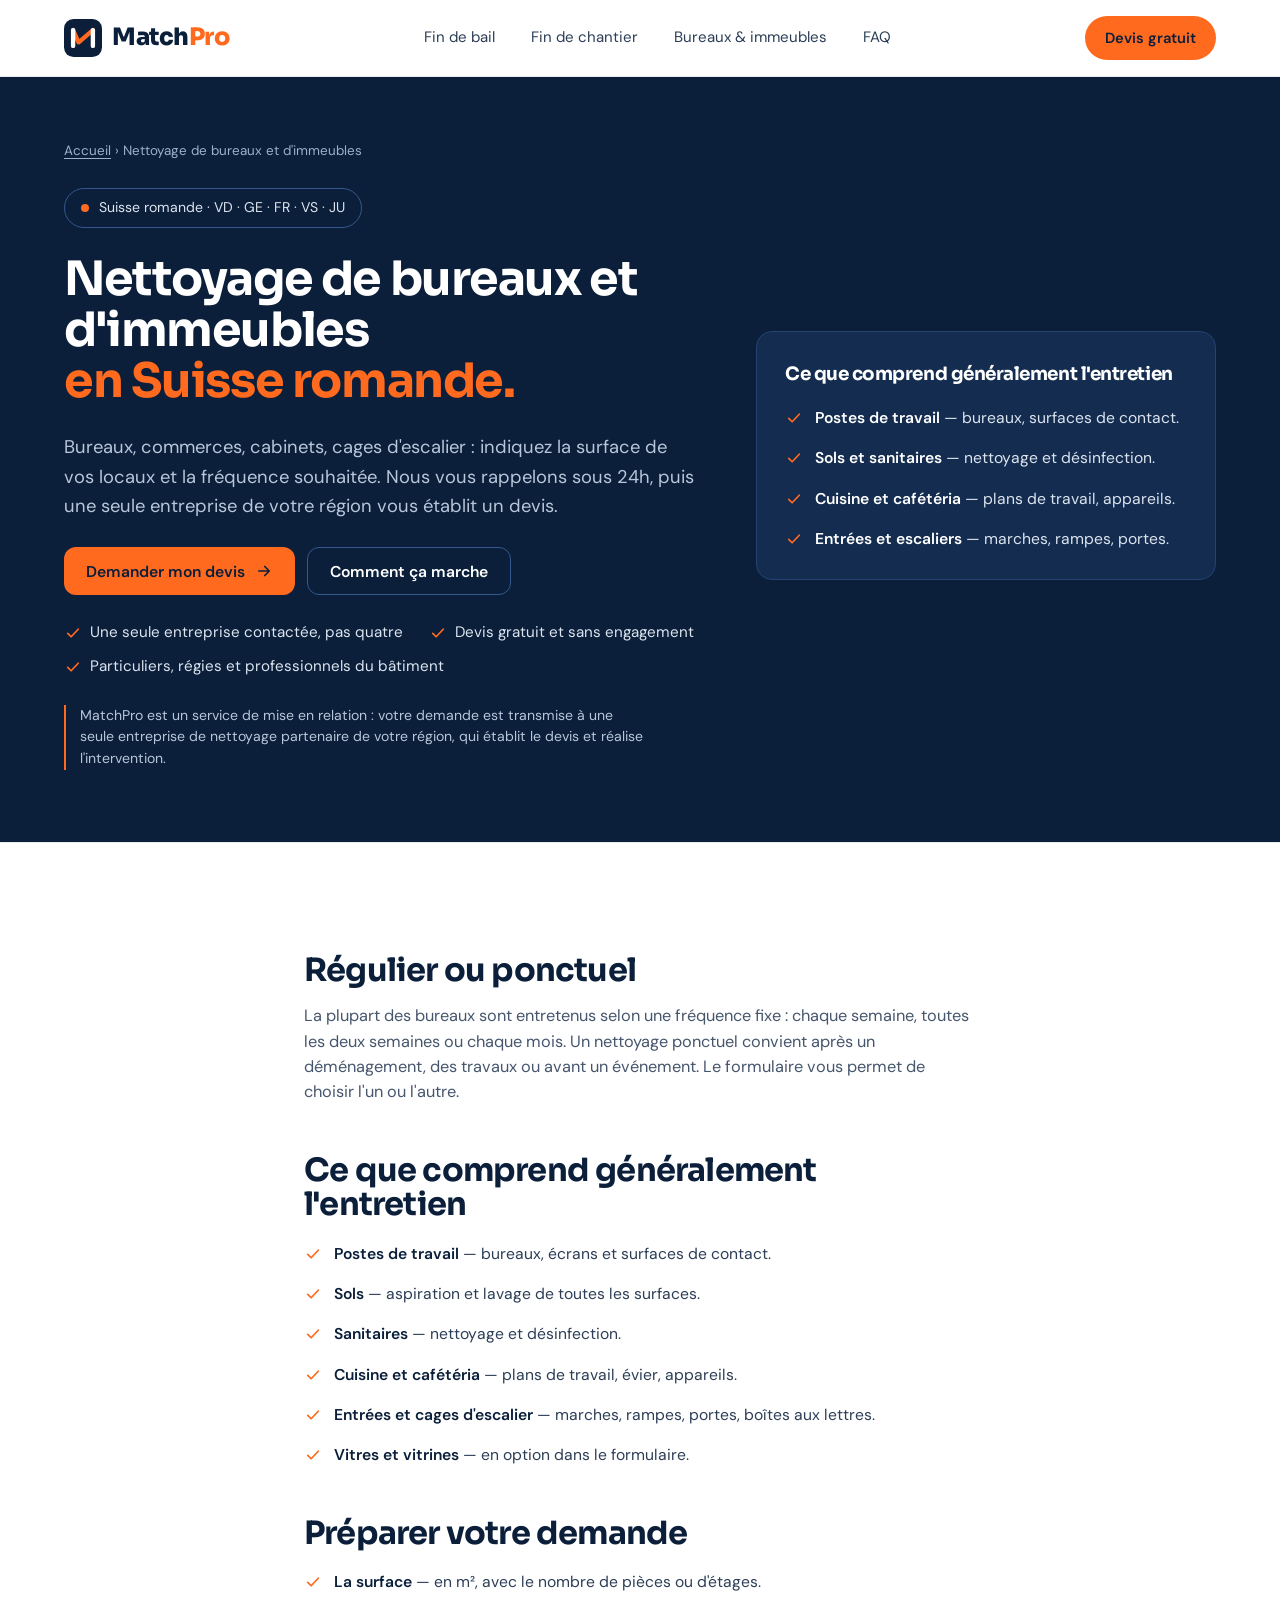
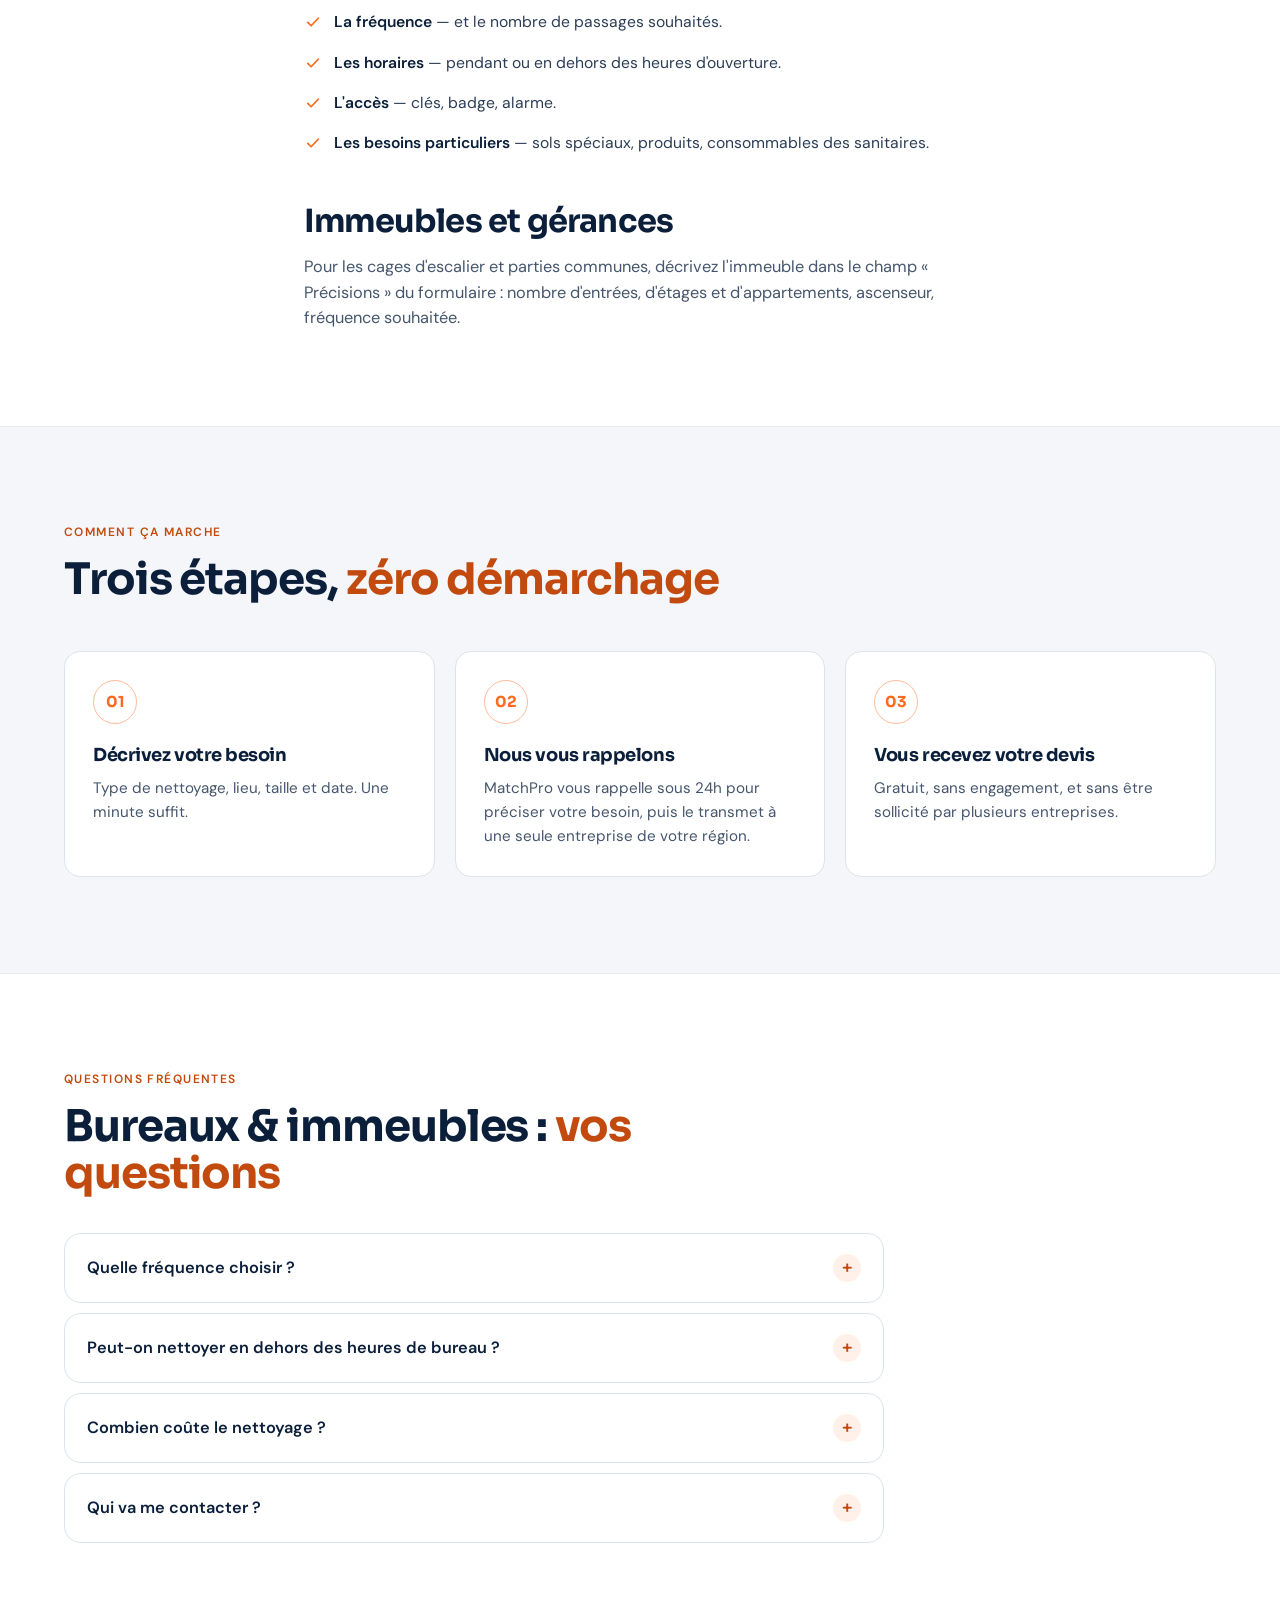
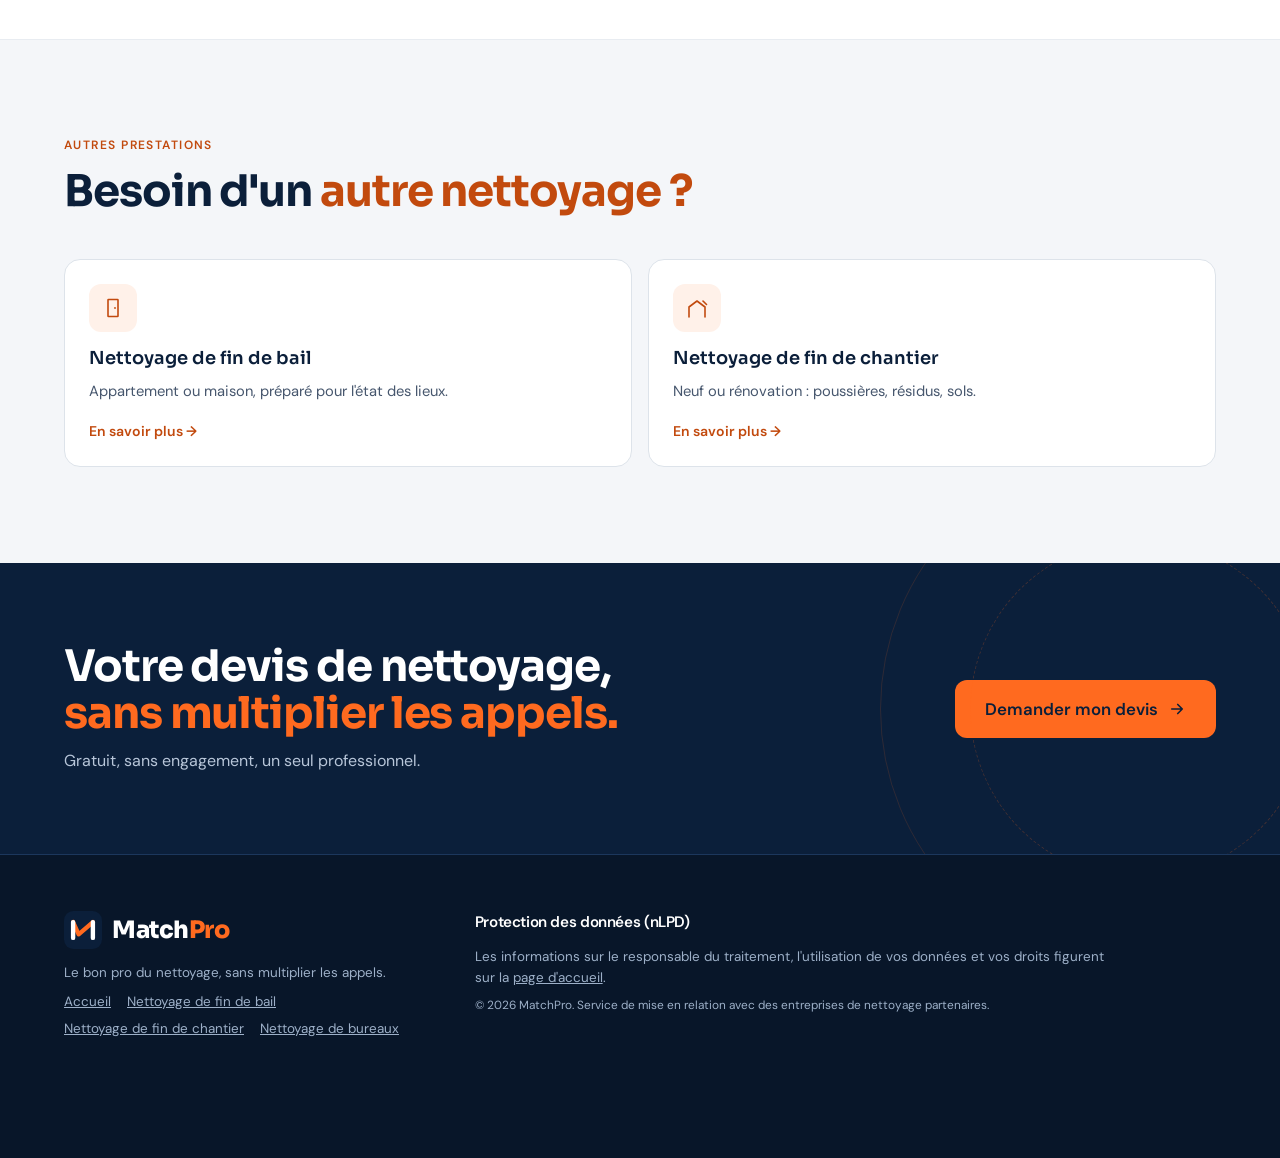
==== commit 9e32e85e: "Landing MatchPro : titre avec mots-clés et textes fidèles au déroulement - Titre : « Nettoyage de fi" ====
--- a/site/nettoyage-bureaux/index.html
+++ b/site/nettoyage-bureaux/index.html
@@ -4,7 +4,7 @@
 <meta charset="UTF-8">
 <meta name="viewport" content="width=device-width, initial-scale=1, viewport-fit=cover">
 <title>Nettoyage de bureaux et d'immeubles en Suisse romande | MatchPro</title>
-<meta name="description" content="Nettoyage régulier ou ponctuel de bureaux, commerces et cages d'escalier en Suisse romande. Indiquez la surface et la fréquence : devis gratuit, un seul professionnel vous rappelle.">
+<meta name="description" content="Nettoyage régulier ou ponctuel de bureaux, commerces et cages d'escalier en Suisse romande. Indiquez la surface et la fréquence : devis gratuit, une seule entreprise contactée.">
 <meta name="theme-color" content="#0B1F3A">
 <!-- Domaine provisoire https://matchpro.ch : s'il change, le remplacer dans toutes les pages, sitemap.xml et robots.txt. -->
 <link rel="canonical" href="https://matchpro.ch/nettoyage-bureaux/">
@@ -12,7 +12,7 @@
 <meta property="og:site_name" content="MatchPro">
 <meta property="og:locale" content="fr_CH">
 <meta property="og:title" content="Nettoyage de bureaux et d'immeubles en Suisse romande | MatchPro">
-<meta property="og:description" content="Nettoyage régulier ou ponctuel de bureaux, commerces et cages d'escalier en Suisse romande. Indiquez la surface et la fréquence : devis gratuit, un seul professionnel vous rappelle.">
+<meta property="og:description" content="Nettoyage régulier ou ponctuel de bureaux, commerces et cages d'escalier en Suisse romande. Indiquez la surface et la fréquence : devis gratuit, une seule entreprise contactée.">
 <meta property="og:url" content="https://matchpro.ch/nettoyage-bureaux/">
 <meta property="og:image" content="https://matchpro.ch/matchpro-partage.png">
 <meta property="og:image:width" content="1200">
@@ -92,9 +92,9 @@
       <nav class="crumb" aria-label="Fil d'Ariane"><a href="../">Accueil</a> › Nettoyage de bureaux et d'immeubles</nav>
       <div class="pill"><span class="dot"></span><span><span class="full">Suisse romande · </span>VD · GE · FR · VS · JU</span></div>
       <h1>Nettoyage de bureaux et d'immeubles <em>en Suisse romande.</em></h1>
-      <p class="hero-lede">Bureaux, commerces, cabinets, cages d'escalier : indiquez la surface de vos locaux et la fréquence souhaitée. Un seul professionnel de votre région vous rappelle avec un devis.</p>
+      <p class="hero-lede">Bureaux, commerces, cabinets, cages d'escalier : indiquez la surface de vos locaux et la fréquence souhaitée. Nous vous rappelons sous 24h, puis une seule entreprise de votre région vous établit un devis.</p>
       <div class="cta-row"><a class="btn" href="../?service=bureaux#devis">Demander mon devis<svg width="18" height="18" aria-hidden="true"><use href="#pm-arrow"/></svg></a><a class="btn ghost" href="#comment">Comment ça marche</a></div>
-      <ul class="check-list"><li><svg width="18" height="18" aria-hidden="true"><use href="#pm-check"/></svg>Un seul pro vous rappelle, pas quatre</li><li><svg width="18" height="18" aria-hidden="true"><use href="#pm-check"/></svg>Devis gratuit et sans engagement</li><li><svg width="18" height="18" aria-hidden="true"><use href="#pm-check"/></svg>Particuliers, régies et professionnels du bâtiment</li></ul>
+      <ul class="check-list"><li><svg width="18" height="18" aria-hidden="true"><use href="#pm-check"/></svg>Une seule entreprise contactée, pas quatre</li><li><svg width="18" height="18" aria-hidden="true"><use href="#pm-check"/></svg>Devis gratuit et sans engagement</li><li><svg width="18" height="18" aria-hidden="true"><use href="#pm-check"/></svg>Particuliers, régies et professionnels du bâtiment</li></ul>
       <p class="hero-note">MatchPro est un service de mise en relation : votre demande est transmise à une seule entreprise de nettoyage partenaire de votre région, qui établit le devis et réalise l'intervention.</p>
     </div>
     <div class="hero-side">
@@ -122,7 +122,7 @@
     <h2>Trois étapes, <em>zéro démarchage</em></h2>
     <div class="steps-grid">
       <div class="step"><div class="num">01</div><h3>Décrivez votre besoin</h3><p>Type de nettoyage, lieu, taille et date. Une minute suffit.</p></div>
-      <div class="step"><div class="num">02</div><h3>Un professionnel vous rappelle</h3><p>Une seule entreprise de votre région reçoit votre demande et vous contacte.</p></div>
+      <div class="step"><div class="num">02</div><h3>Nous vous rappelons</h3><p>MatchPro vous rappelle sous 24h pour préciser votre besoin, puis le transmet à une seule entreprise de votre région.</p></div>
       <div class="step"><div class="num">03</div><h3>Vous recevez votre devis</h3><p>Gratuit, sans engagement, et sans être sollicité par plusieurs entreprises.</p></div>
     </div>
   </div>
@@ -132,7 +132,7 @@
   <div class="wrap">
     <div class="eyebrow">Questions fréquentes</div>
     <h2>Bureaux &amp; immeubles : <em>vos questions</em></h2>
-    <div class="faq"><details><summary>Quelle fréquence choisir ?</summary><p>Elle dépend du nombre de personnes et du passage dans vos locaux. Indiquez vos habitudes : le professionnel vous conseillera dans son devis.</p></details><details><summary>Peut-on nettoyer en dehors des heures de bureau ?</summary><p>Indiquez vos horaires souhaités dans la demande : le professionnel vous dira ce qui est possible.</p></details><details><summary>Combien coûte le nettoyage ?</summary><p>Le prix dépend de la surface, de l'état des lieux, de la fréquence et des options (vitres, stores, balcon, cave). Il est fixé par le professionnel dans un devis gratuit, que vous êtes libre de refuser.</p></details><details><summary>Qui va me contacter ?</summary><p>Une seule entreprise de nettoyage partenaire, active dans votre région. MatchPro est un service de mise en relation : c'est l'entreprise qui établit le devis et réalise l'intervention.</p></details></div>
+    <div class="faq"><details><summary>Quelle fréquence choisir ?</summary><p>Elle dépend du nombre de personnes et du passage dans vos locaux. Indiquez vos habitudes : le professionnel vous conseillera dans son devis.</p></details><details><summary>Peut-on nettoyer en dehors des heures de bureau ?</summary><p>Indiquez vos horaires souhaités dans la demande : le professionnel vous dira ce qui est possible.</p></details><details><summary>Combien coûte le nettoyage ?</summary><p>Le prix dépend de la surface, de l'état des lieux, de la fréquence et des options (vitres, stores, balcon, cave). Il est fixé par le professionnel dans un devis gratuit, que vous êtes libre de refuser.</p></details><details><summary>Qui va me contacter ?</summary><p>D'abord MatchPro, sous 24h, pour préciser votre besoin. Ensuite une seule entreprise de nettoyage partenaire de votre région, qui établit le devis et réalise l'intervention.</p></details></div>
   </div>
 </section>
 
@@ -159,7 +159,7 @@
   <div class="wrap foot-grid">
     <div>
       <div class="logo" aria-hidden="true"><svg viewBox="0 0 48 48"><use href="#mp-icon"/></svg><span class="wordmark">Match<b>Pro</b></span></div>
-      <p>Les meilleurs pros au bon moment</p>
+      <p>Le bon pro du nettoyage, sans multiplier les appels.</p>
       <p class="foot-links"><a href="../">Accueil</a><a href="../nettoyage-fin-de-bail/">Nettoyage de fin de bail</a><a href="../nettoyage-fin-de-chantier/">Nettoyage de fin de chantier</a><a href="../nettoyage-bureaux/">Nettoyage de bureaux</a></p>
     </div>
     <div>
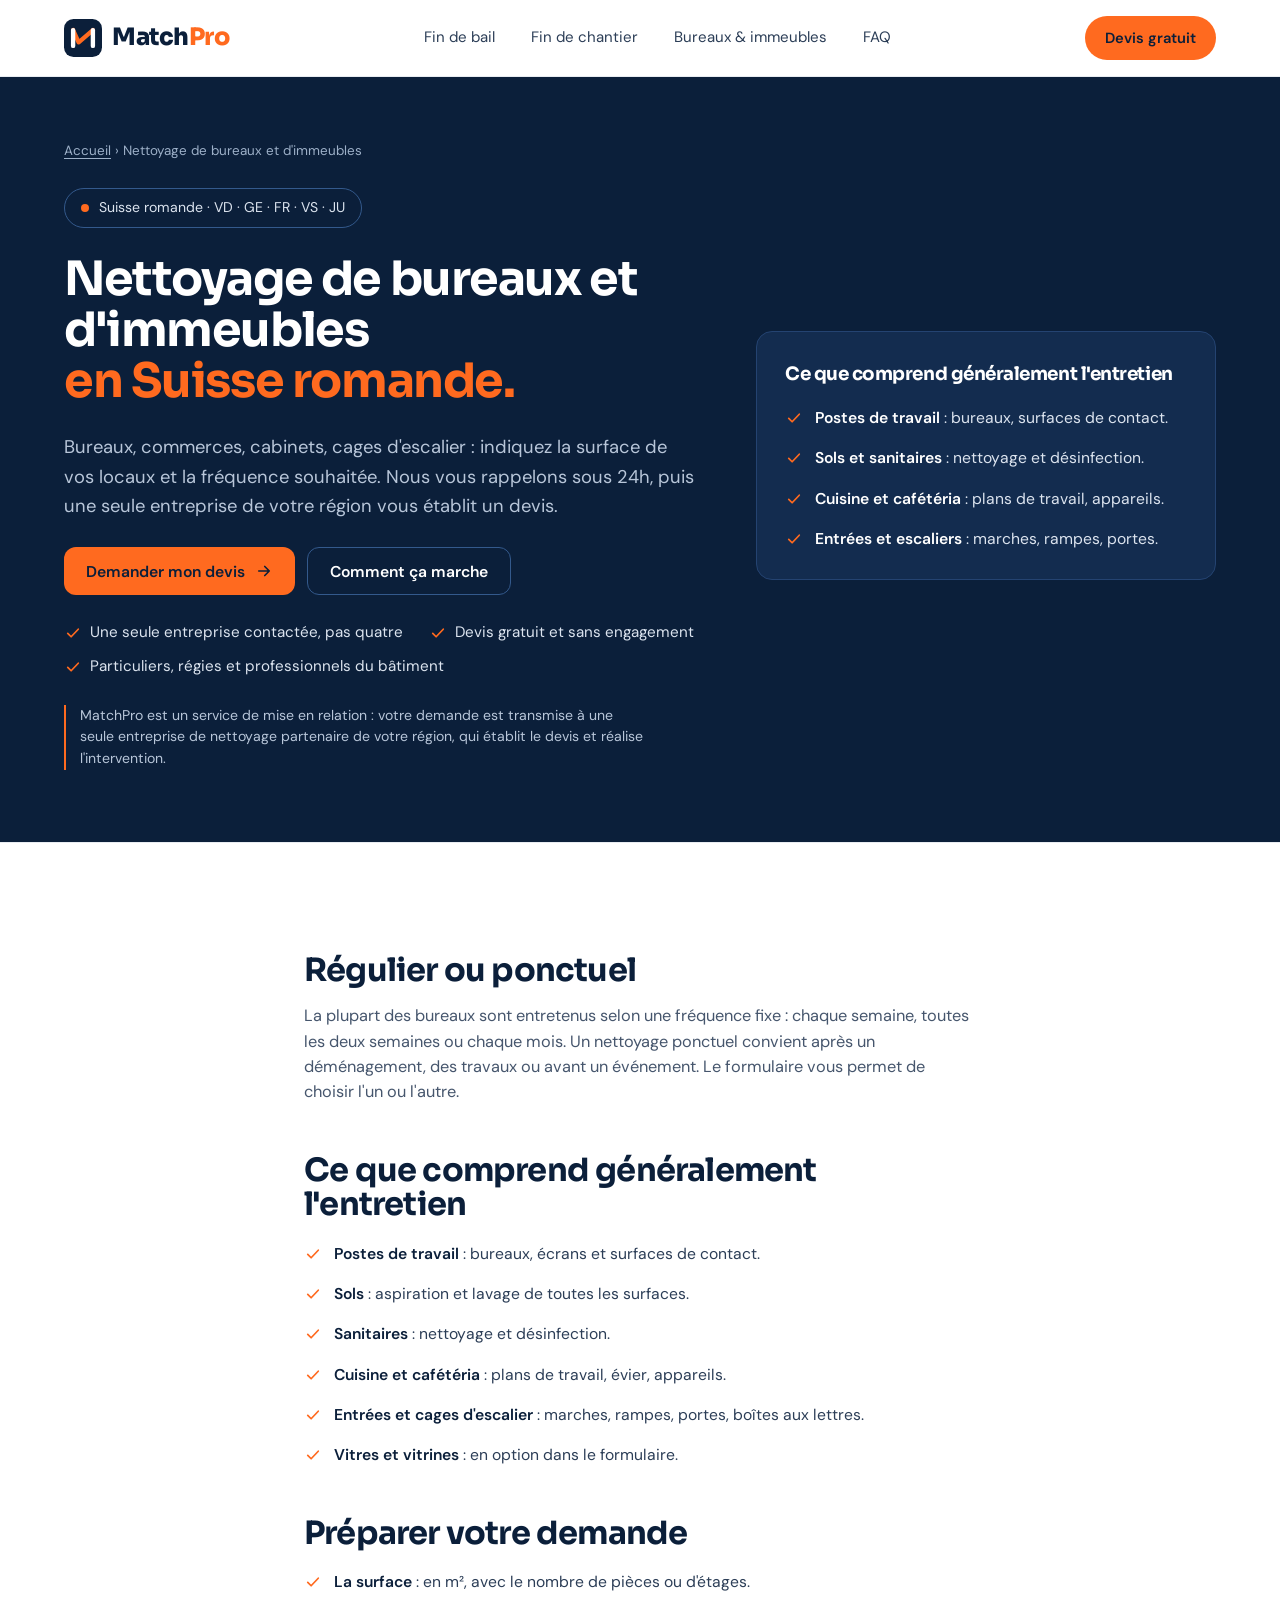
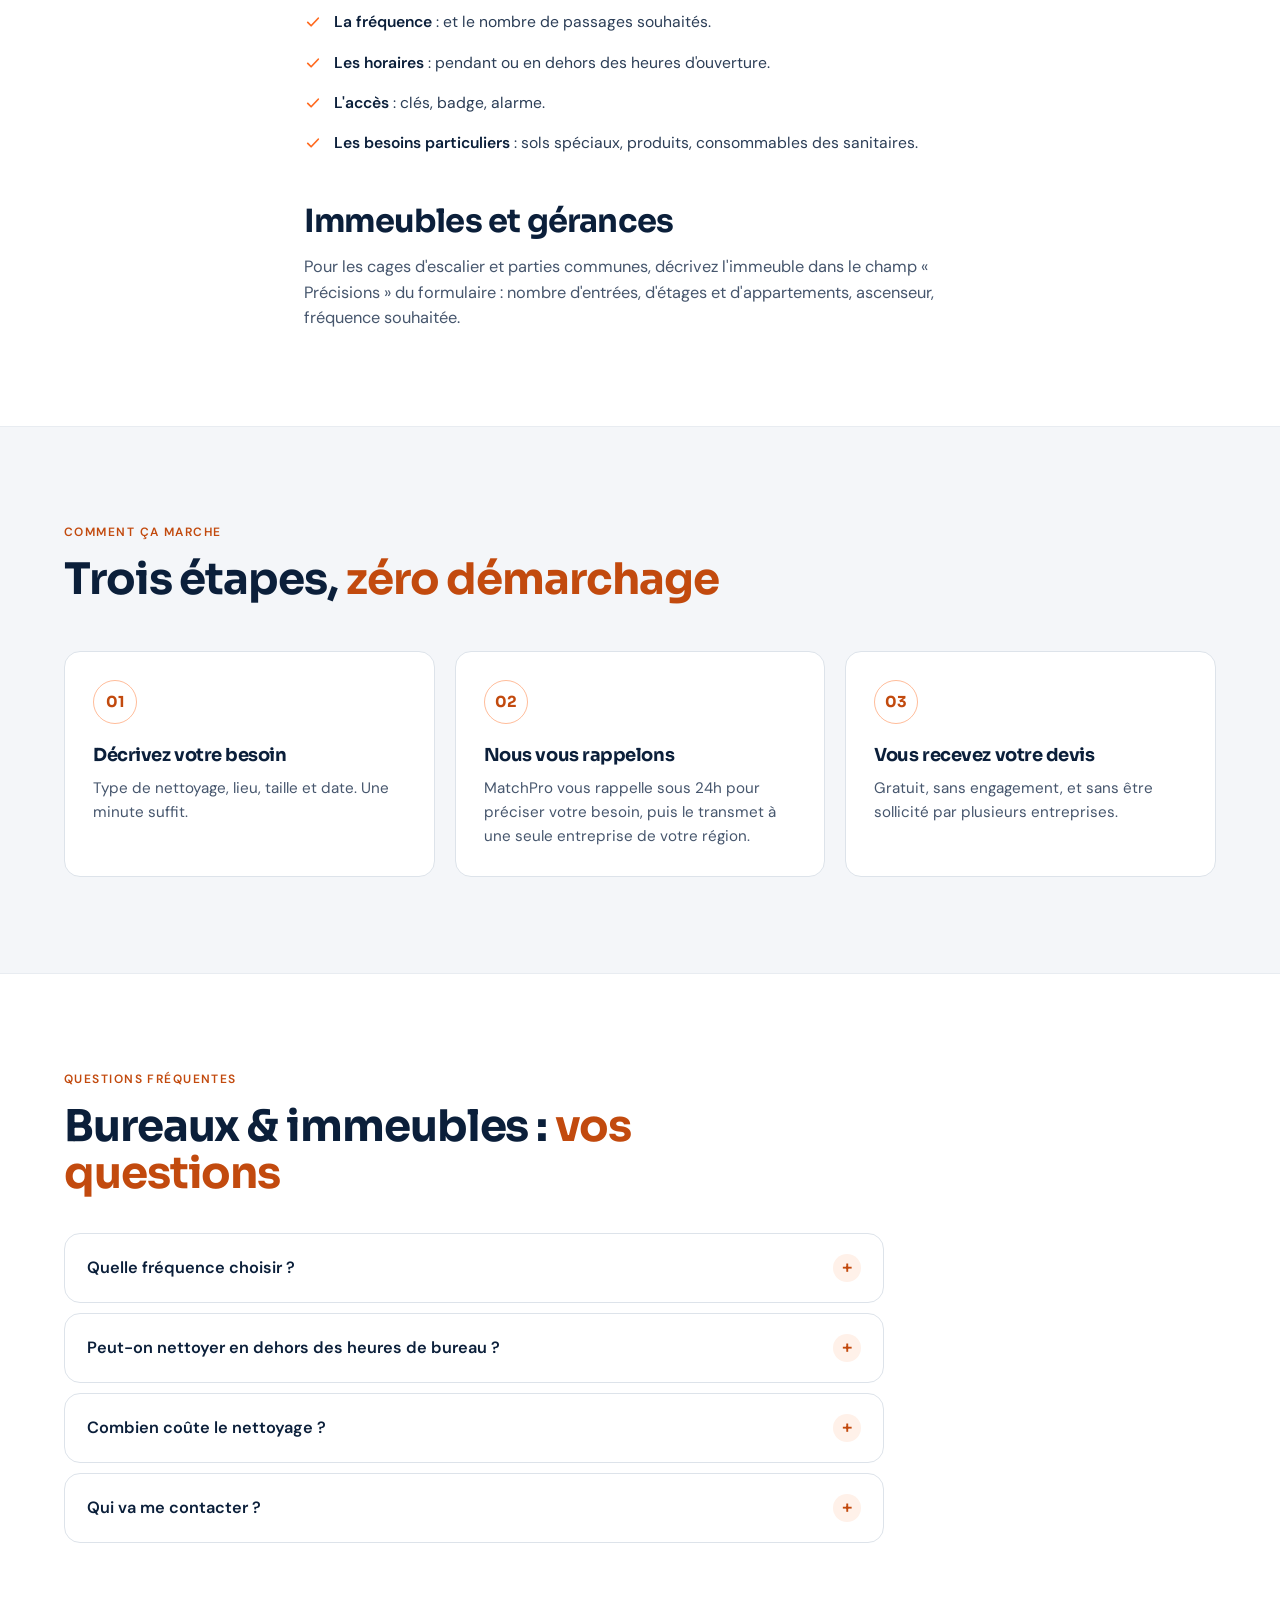
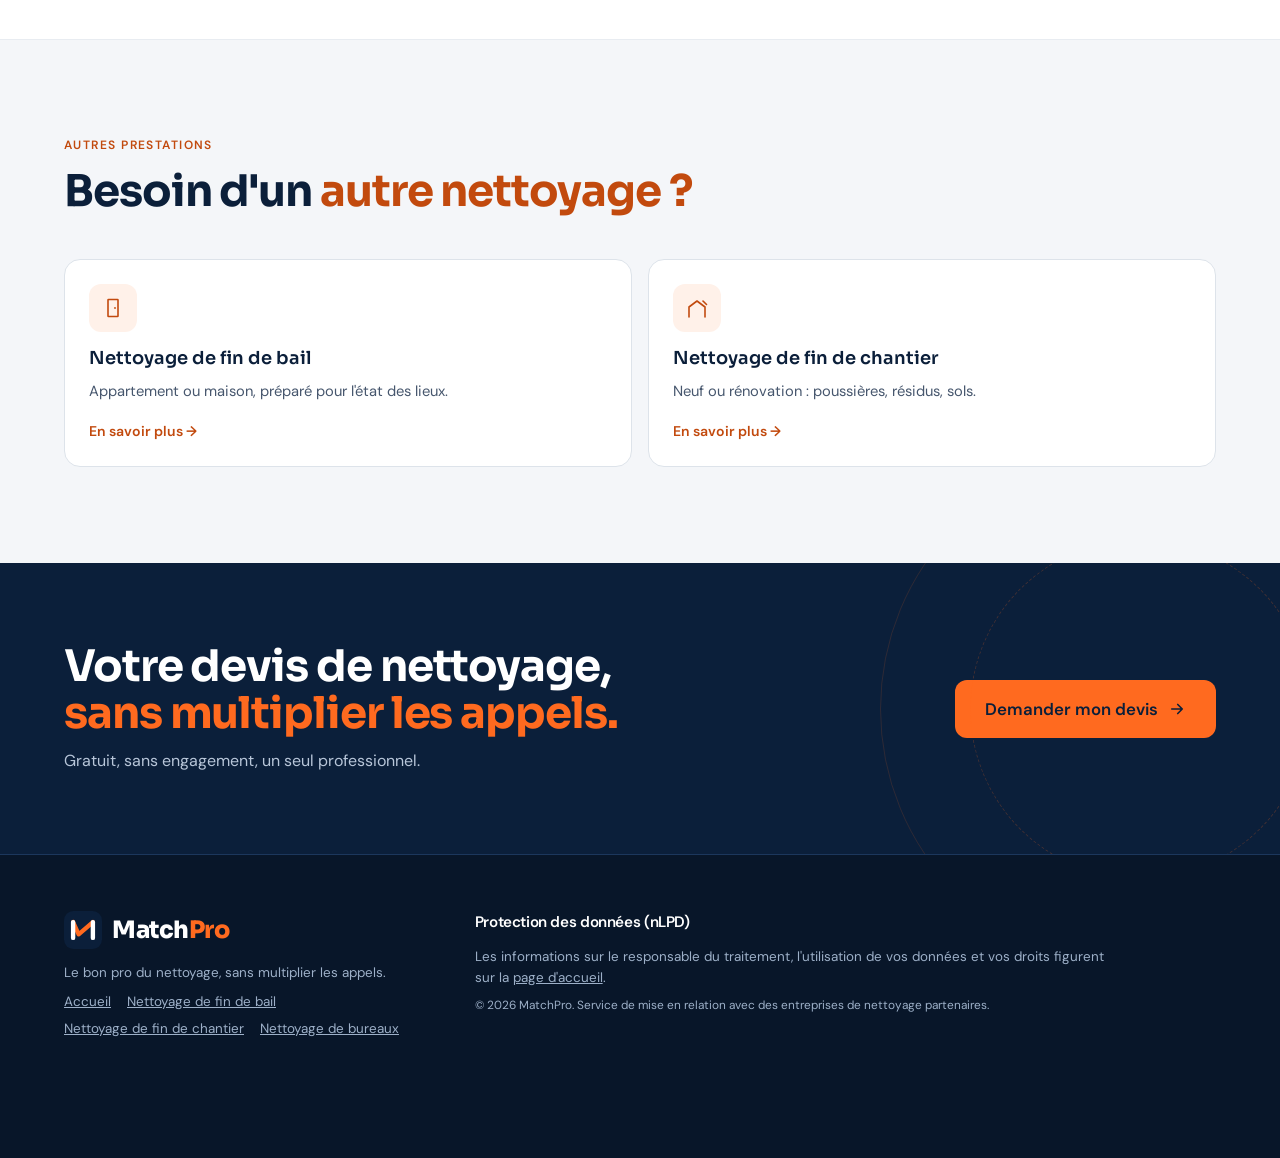
==== commit 6ff11363: "MatchPro : corrections de lisibilité issues de l'analyse Impeccable - Numéros des étapes (01, 02, 03" ====
--- a/site/nettoyage-bureaux/index.html
+++ b/site/nettoyage-bureaux/index.html
@@ -98,7 +98,7 @@
       <p class="hero-note">MatchPro est un service de mise en relation : votre demande est transmise à une seule entreprise de nettoyage partenaire de votre région, qui établit le devis et réalise l'intervention.</p>
     </div>
     <div class="hero-side">
-      <div class="pro-card"><h2>Ce que comprend généralement l'entretien</h2><ul class="pro-list"><li><svg width="18" height="18" aria-hidden="true"><use href="#pm-check"/></svg><span><strong>Postes de travail</strong> — bureaux, surfaces de contact.</span></li><li><svg width="18" height="18" aria-hidden="true"><use href="#pm-check"/></svg><span><strong>Sols et sanitaires</strong> — nettoyage et désinfection.</span></li><li><svg width="18" height="18" aria-hidden="true"><use href="#pm-check"/></svg><span><strong>Cuisine et cafétéria</strong> — plans de travail, appareils.</span></li><li><svg width="18" height="18" aria-hidden="true"><use href="#pm-check"/></svg><span><strong>Entrées et escaliers</strong> — marches, rampes, portes.</span></li></ul></div>
+      <div class="pro-card"><h2>Ce que comprend généralement l'entretien</h2><ul class="pro-list"><li><svg width="18" height="18" aria-hidden="true"><use href="#pm-check"/></svg><span><strong>Postes de travail</strong> : bureaux, surfaces de contact.</span></li><li><svg width="18" height="18" aria-hidden="true"><use href="#pm-check"/></svg><span><strong>Sols et sanitaires</strong> : nettoyage et désinfection.</span></li><li><svg width="18" height="18" aria-hidden="true"><use href="#pm-check"/></svg><span><strong>Cuisine et cafétéria</strong> : plans de travail, appareils.</span></li><li><svg width="18" height="18" aria-hidden="true"><use href="#pm-check"/></svg><span><strong>Entrées et escaliers</strong> : marches, rampes, portes.</span></li></ul></div>
     </div>
   </div>
 </section>
@@ -108,9 +108,9 @@
 <h2>Régulier ou ponctuel</h2>
 <p>La plupart des bureaux sont entretenus selon une fréquence fixe : chaque semaine, toutes les deux semaines ou chaque mois. Un nettoyage ponctuel convient après un déménagement, des travaux ou avant un événement. Le formulaire vous permet de choisir l'un ou l'autre.</p>
 <h2>Ce que comprend généralement l'entretien</h2>
-<ul class="pro-list"><li><svg width="18" height="18" aria-hidden="true"><use href="#pm-check"/></svg><span><strong>Postes de travail</strong> — bureaux, écrans et surfaces de contact.</span></li><li><svg width="18" height="18" aria-hidden="true"><use href="#pm-check"/></svg><span><strong>Sols</strong> — aspiration et lavage de toutes les surfaces.</span></li><li><svg width="18" height="18" aria-hidden="true"><use href="#pm-check"/></svg><span><strong>Sanitaires</strong> — nettoyage et désinfection.</span></li><li><svg width="18" height="18" aria-hidden="true"><use href="#pm-check"/></svg><span><strong>Cuisine et cafétéria</strong> — plans de travail, évier, appareils.</span></li><li><svg width="18" height="18" aria-hidden="true"><use href="#pm-check"/></svg><span><strong>Entrées et cages d'escalier</strong> — marches, rampes, portes, boîtes aux lettres.</span></li><li><svg width="18" height="18" aria-hidden="true"><use href="#pm-check"/></svg><span><strong>Vitres et vitrines</strong> — en option dans le formulaire.</span></li></ul>
+<ul class="pro-list"><li><svg width="18" height="18" aria-hidden="true"><use href="#pm-check"/></svg><span><strong>Postes de travail</strong> : bureaux, écrans et surfaces de contact.</span></li><li><svg width="18" height="18" aria-hidden="true"><use href="#pm-check"/></svg><span><strong>Sols</strong> : aspiration et lavage de toutes les surfaces.</span></li><li><svg width="18" height="18" aria-hidden="true"><use href="#pm-check"/></svg><span><strong>Sanitaires</strong> : nettoyage et désinfection.</span></li><li><svg width="18" height="18" aria-hidden="true"><use href="#pm-check"/></svg><span><strong>Cuisine et cafétéria</strong> : plans de travail, évier, appareils.</span></li><li><svg width="18" height="18" aria-hidden="true"><use href="#pm-check"/></svg><span><strong>Entrées et cages d'escalier</strong> : marches, rampes, portes, boîtes aux lettres.</span></li><li><svg width="18" height="18" aria-hidden="true"><use href="#pm-check"/></svg><span><strong>Vitres et vitrines</strong> : en option dans le formulaire.</span></li></ul>
 <h2>Préparer votre demande</h2>
-<ul class="pro-list"><li><svg width="18" height="18" aria-hidden="true"><use href="#pm-check"/></svg><span><strong>La surface</strong> — en m², avec le nombre de pièces ou d'étages.</span></li><li><svg width="18" height="18" aria-hidden="true"><use href="#pm-check"/></svg><span><strong>La fréquence</strong> — et le nombre de passages souhaités.</span></li><li><svg width="18" height="18" aria-hidden="true"><use href="#pm-check"/></svg><span><strong>Les horaires</strong> — pendant ou en dehors des heures d'ouverture.</span></li><li><svg width="18" height="18" aria-hidden="true"><use href="#pm-check"/></svg><span><strong>L'accès</strong> — clés, badge, alarme.</span></li><li><svg width="18" height="18" aria-hidden="true"><use href="#pm-check"/></svg><span><strong>Les besoins particuliers</strong> — sols spéciaux, produits, consommables des sanitaires.</span></li></ul>
+<ul class="pro-list"><li><svg width="18" height="18" aria-hidden="true"><use href="#pm-check"/></svg><span><strong>La surface</strong> : en m², avec le nombre de pièces ou d'étages.</span></li><li><svg width="18" height="18" aria-hidden="true"><use href="#pm-check"/></svg><span><strong>La fréquence</strong> : et le nombre de passages souhaités.</span></li><li><svg width="18" height="18" aria-hidden="true"><use href="#pm-check"/></svg><span><strong>Les horaires</strong> : pendant ou en dehors des heures d'ouverture.</span></li><li><svg width="18" height="18" aria-hidden="true"><use href="#pm-check"/></svg><span><strong>L'accès</strong> : clés, badge, alarme.</span></li><li><svg width="18" height="18" aria-hidden="true"><use href="#pm-check"/></svg><span><strong>Les besoins particuliers</strong> : sols spéciaux, produits, consommables des sanitaires.</span></li></ul>
 <h2>Immeubles et gérances</h2>
 <p>Pour les cages d'escalier et parties communes, décrivez l'immeuble dans le champ « Précisions » du formulaire : nombre d'entrées, d'étages et d'appartements, ascenseur, fréquence souhaitée.</p>
   </div>
--- a/site/assets/matchpro.css
+++ b/site/assets/matchpro.css
@@ -269,7 +269,7 @@
 /* Étapes */
 .steps-grid { margin-top: 48px; display: grid; grid-template-columns: repeat(3, minmax(0, 1fr)); gap: 20px; }
 .step { padding: 28px; border-radius: var(--radius); background: var(--surface); border: 1px solid var(--line); }
-.step .num { display: inline-flex; align-items: center; justify-content: center; width: 44px; height: 44px; border-radius: 50%; border: 1px solid var(--accent-line); color: var(--accent); font-family: var(--font-display); font-weight: 700; font-size: .95rem; }
+.step .num { display: inline-flex; align-items: center; justify-content: center; width: 44px; height: 44px; border-radius: 50%; border: 1px solid var(--accent-line); color: var(--accent-ink); font-family: var(--font-display); font-weight: 700; font-size: .95rem; }
 .step h3 { font-size: 1.12rem; margin-top: 18px; }
 .step p { font-size: .95rem; color: var(--text-3); margin: 8px 0 0; }
 
@@ -331,7 +331,7 @@
   .form-card { max-width: 680px; }
   .steps-grid { grid-template-columns: 1fr; }
   .foot-grid { grid-template-columns: 1fr; }
-  .compare-grid, .pro-grid { grid-template-columns: 1fr; }
+  .compare-grid, .pro-grid { grid-template-columns: minmax(0, 1fr); }
   .pro-grid { gap: 32px; }
 }
 @media (max-width: 640px) {
@@ -368,6 +368,8 @@
   .mobile-bar .btn { flex: 1; min-height: 50px; }
   .mobile-bar .btn.ghost { flex: 0 0 auto; }
 }
+/* Très petits écrans : le bouton du bloc « professionnels » peut passer sur deux lignes au lieu de dépasser */
+@media (max-width: 359px) { .pro-band .btn { white-space: normal; text-align: center; padding-block: 12px; } }
 @media (prefers-reduced-motion: reduce) {
   html { scroll-behavior: auto; }
   *, *::before, *::after { animation: none !important; transition: none !important; }
